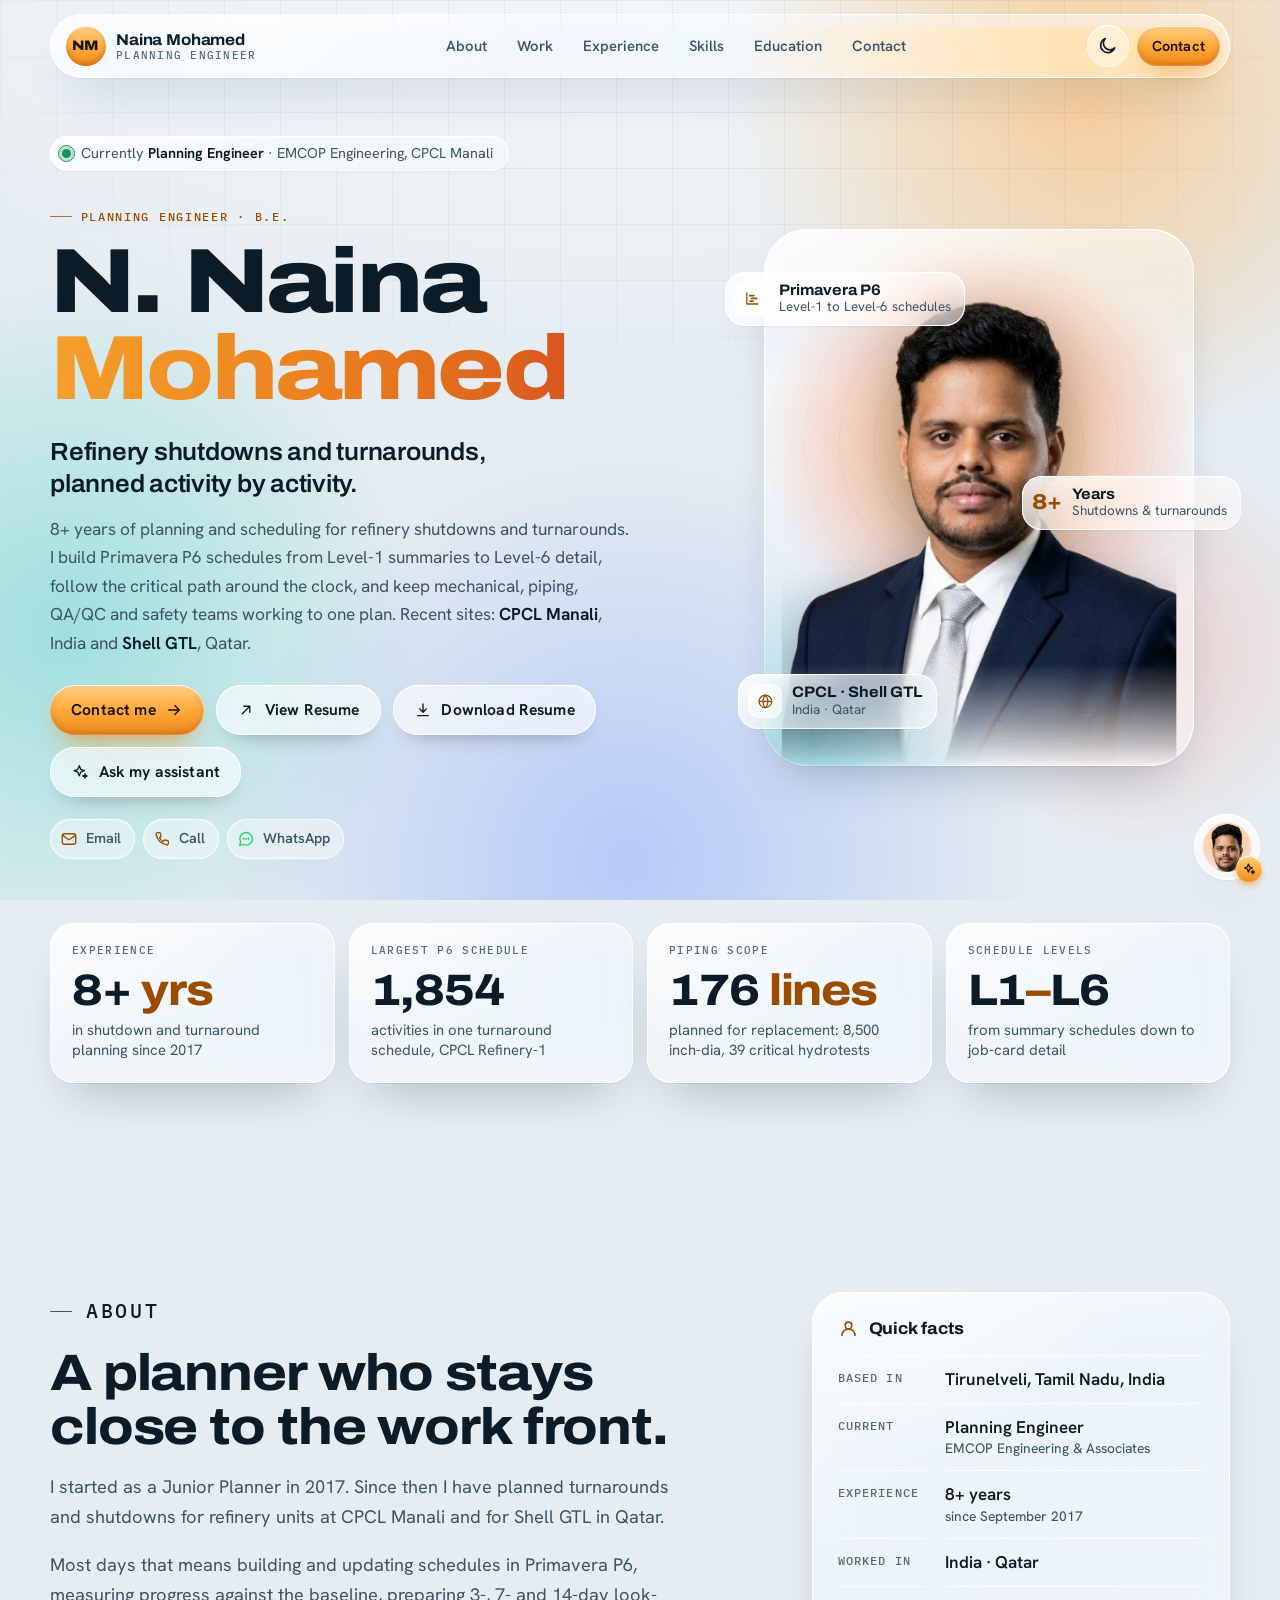
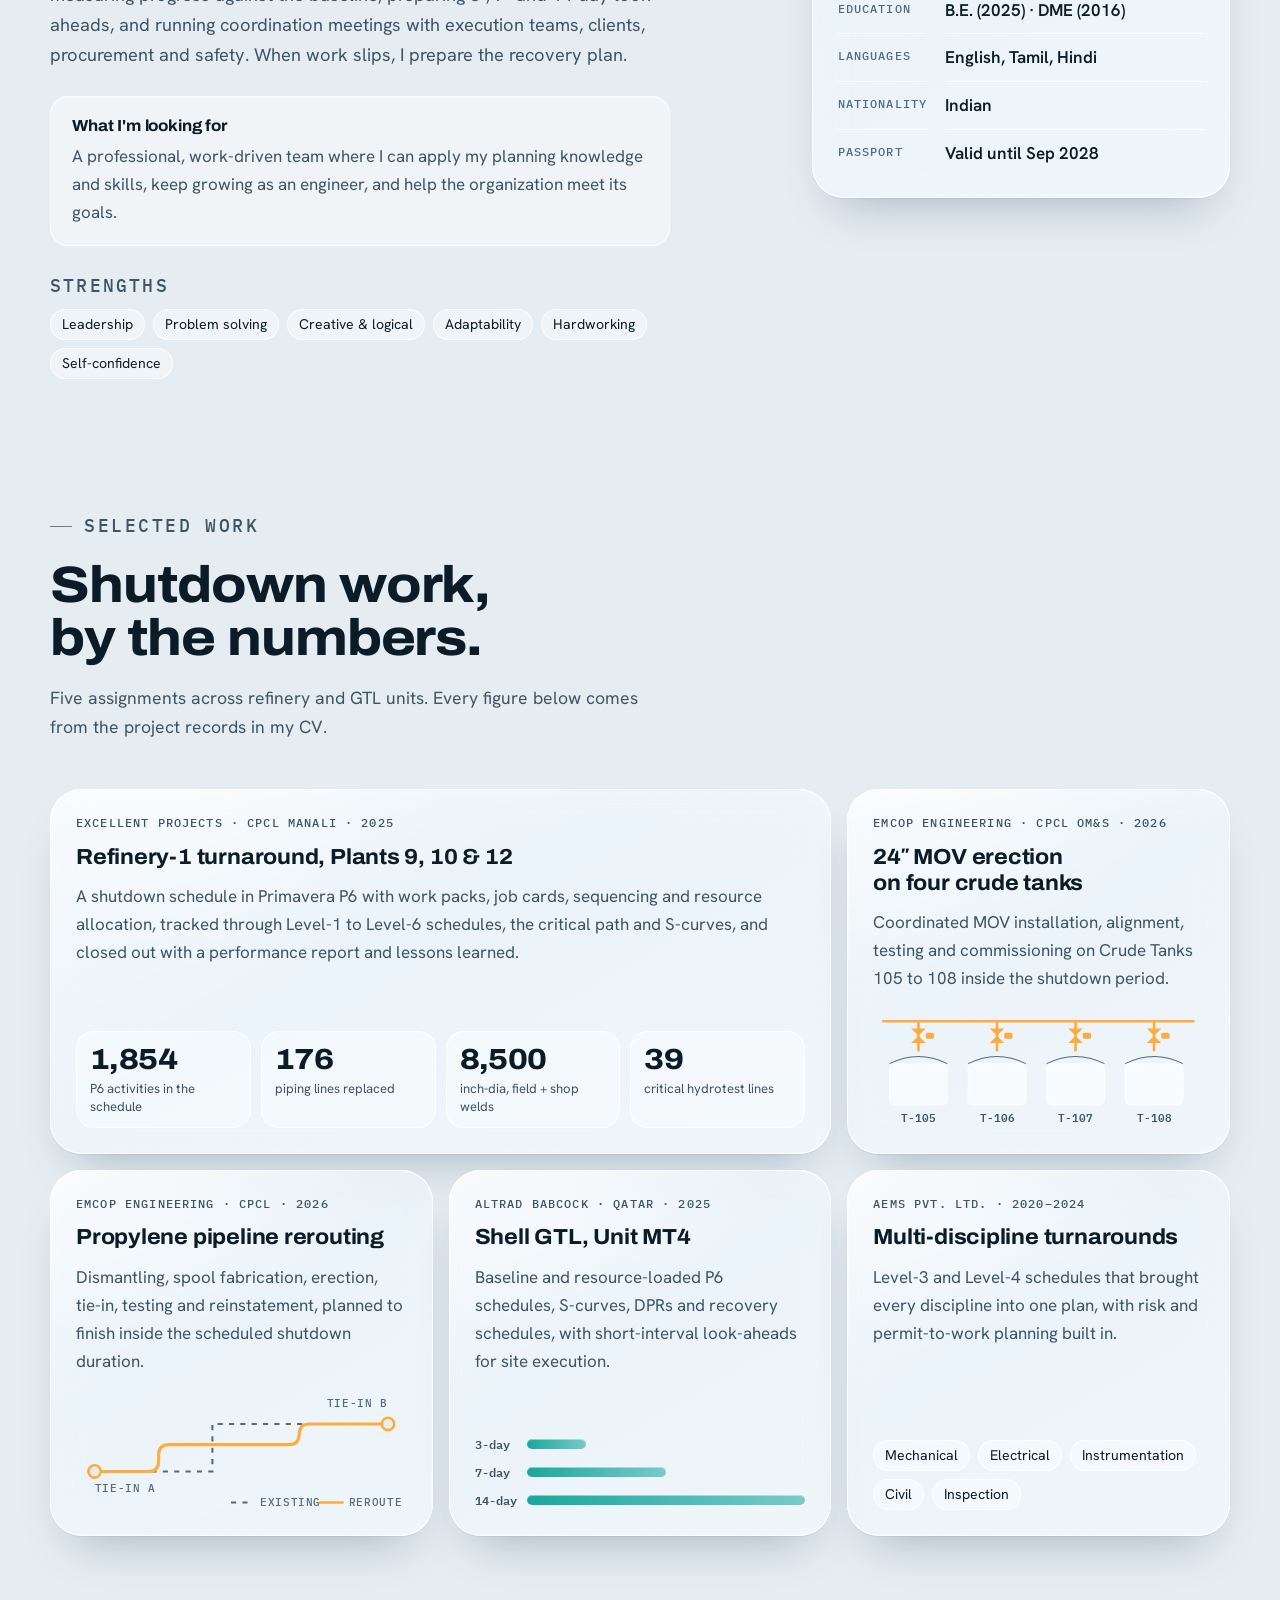
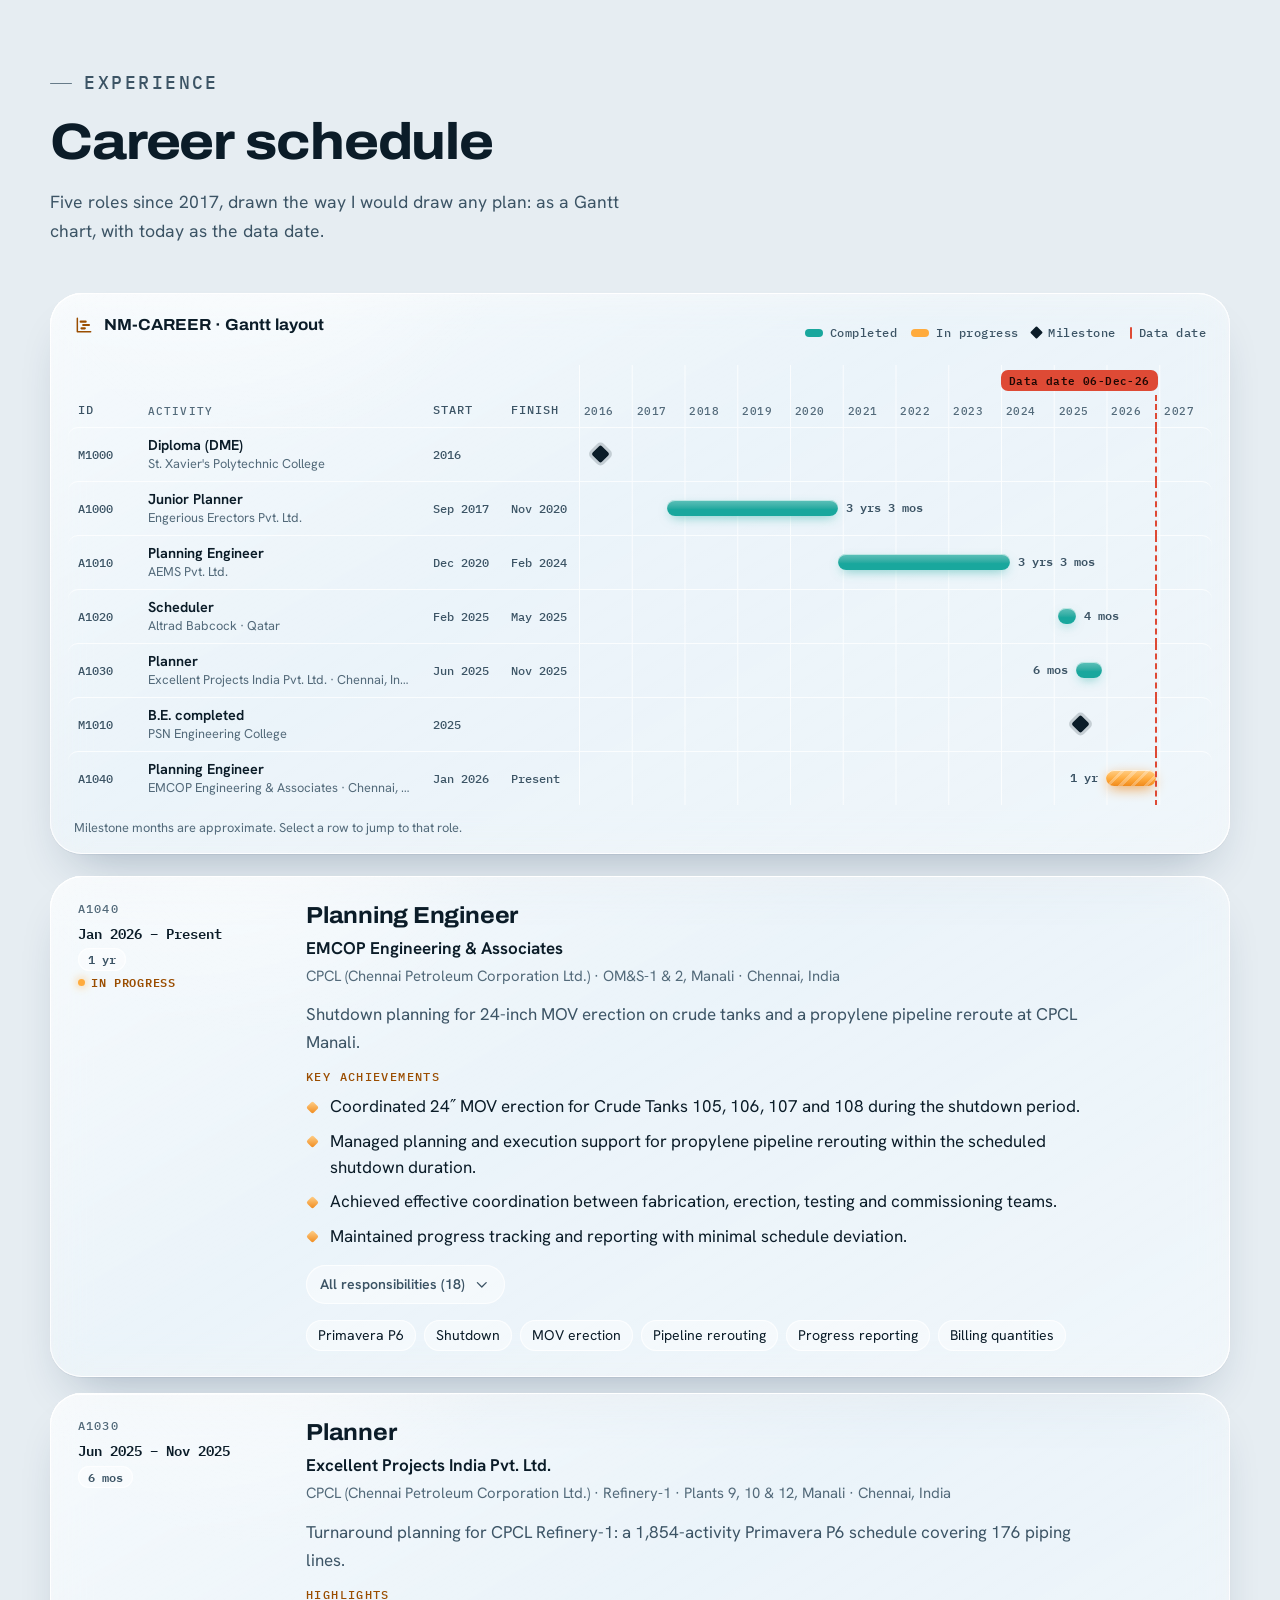
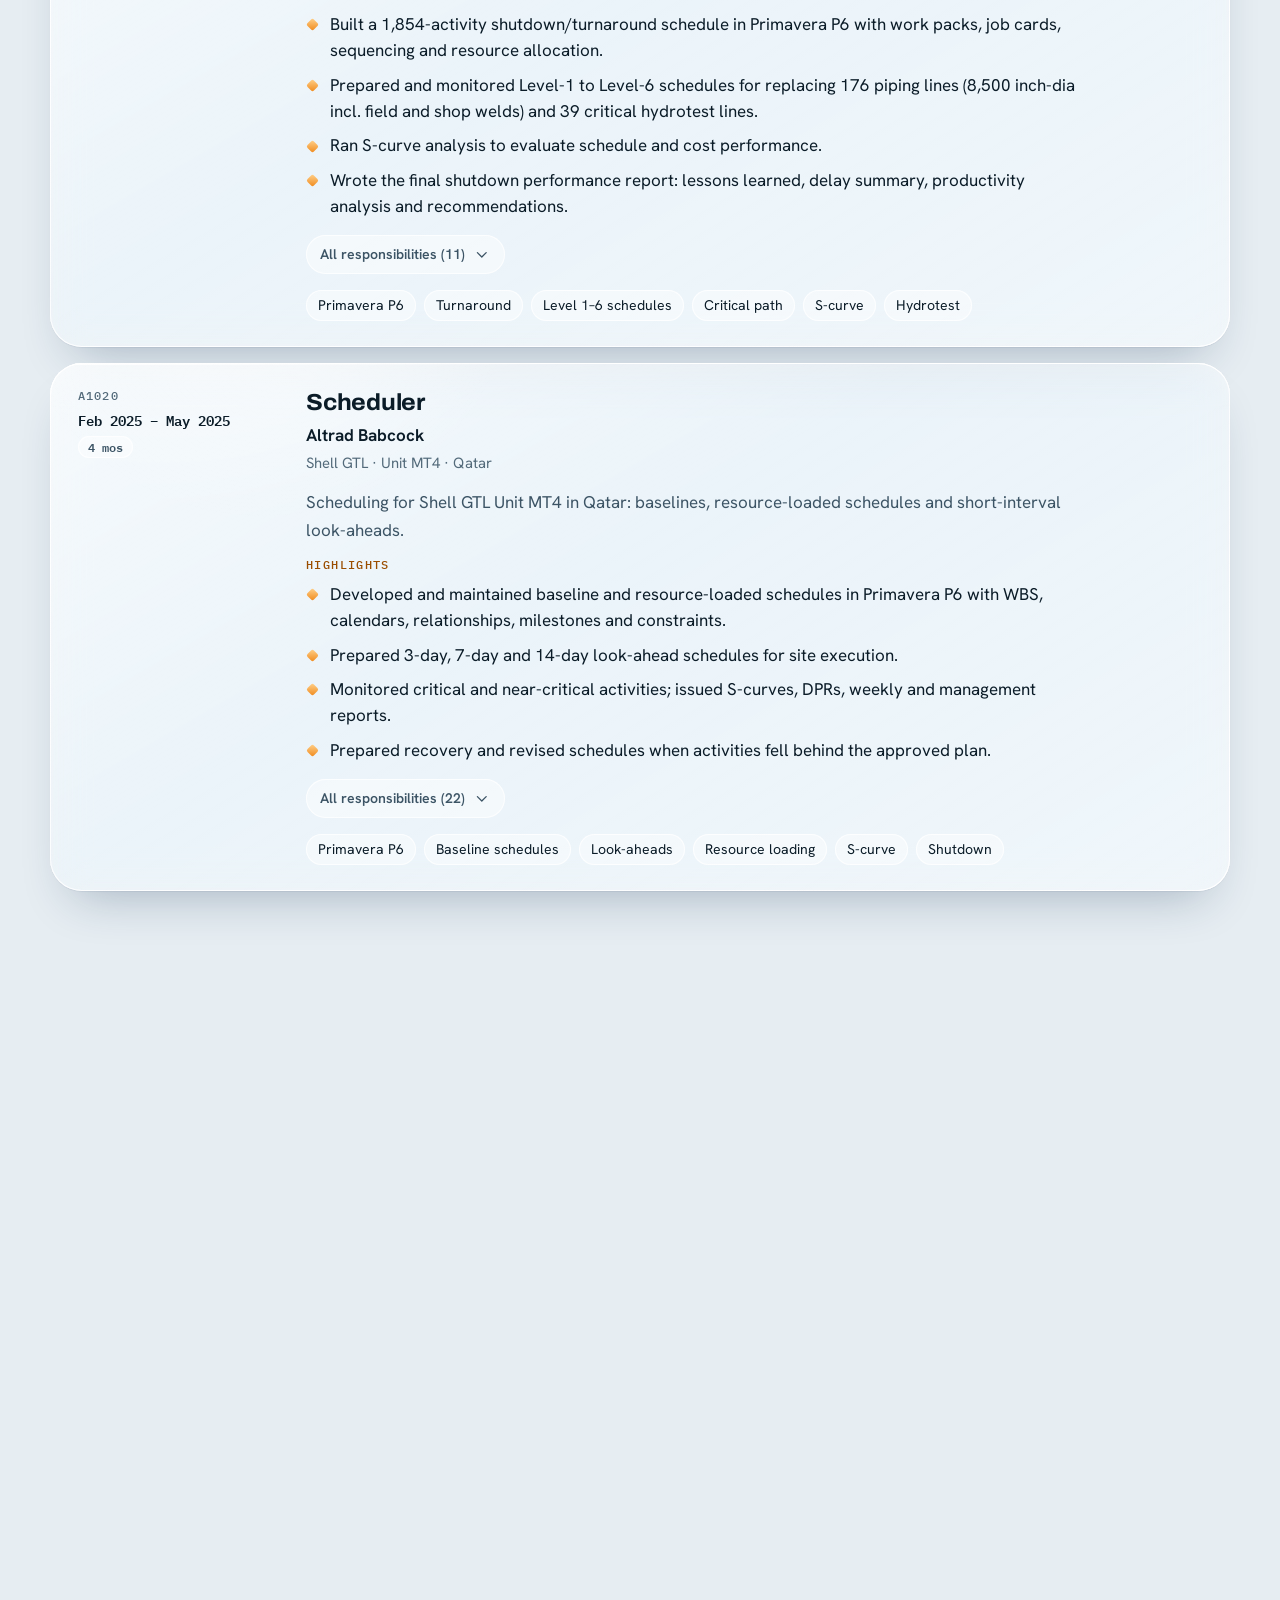
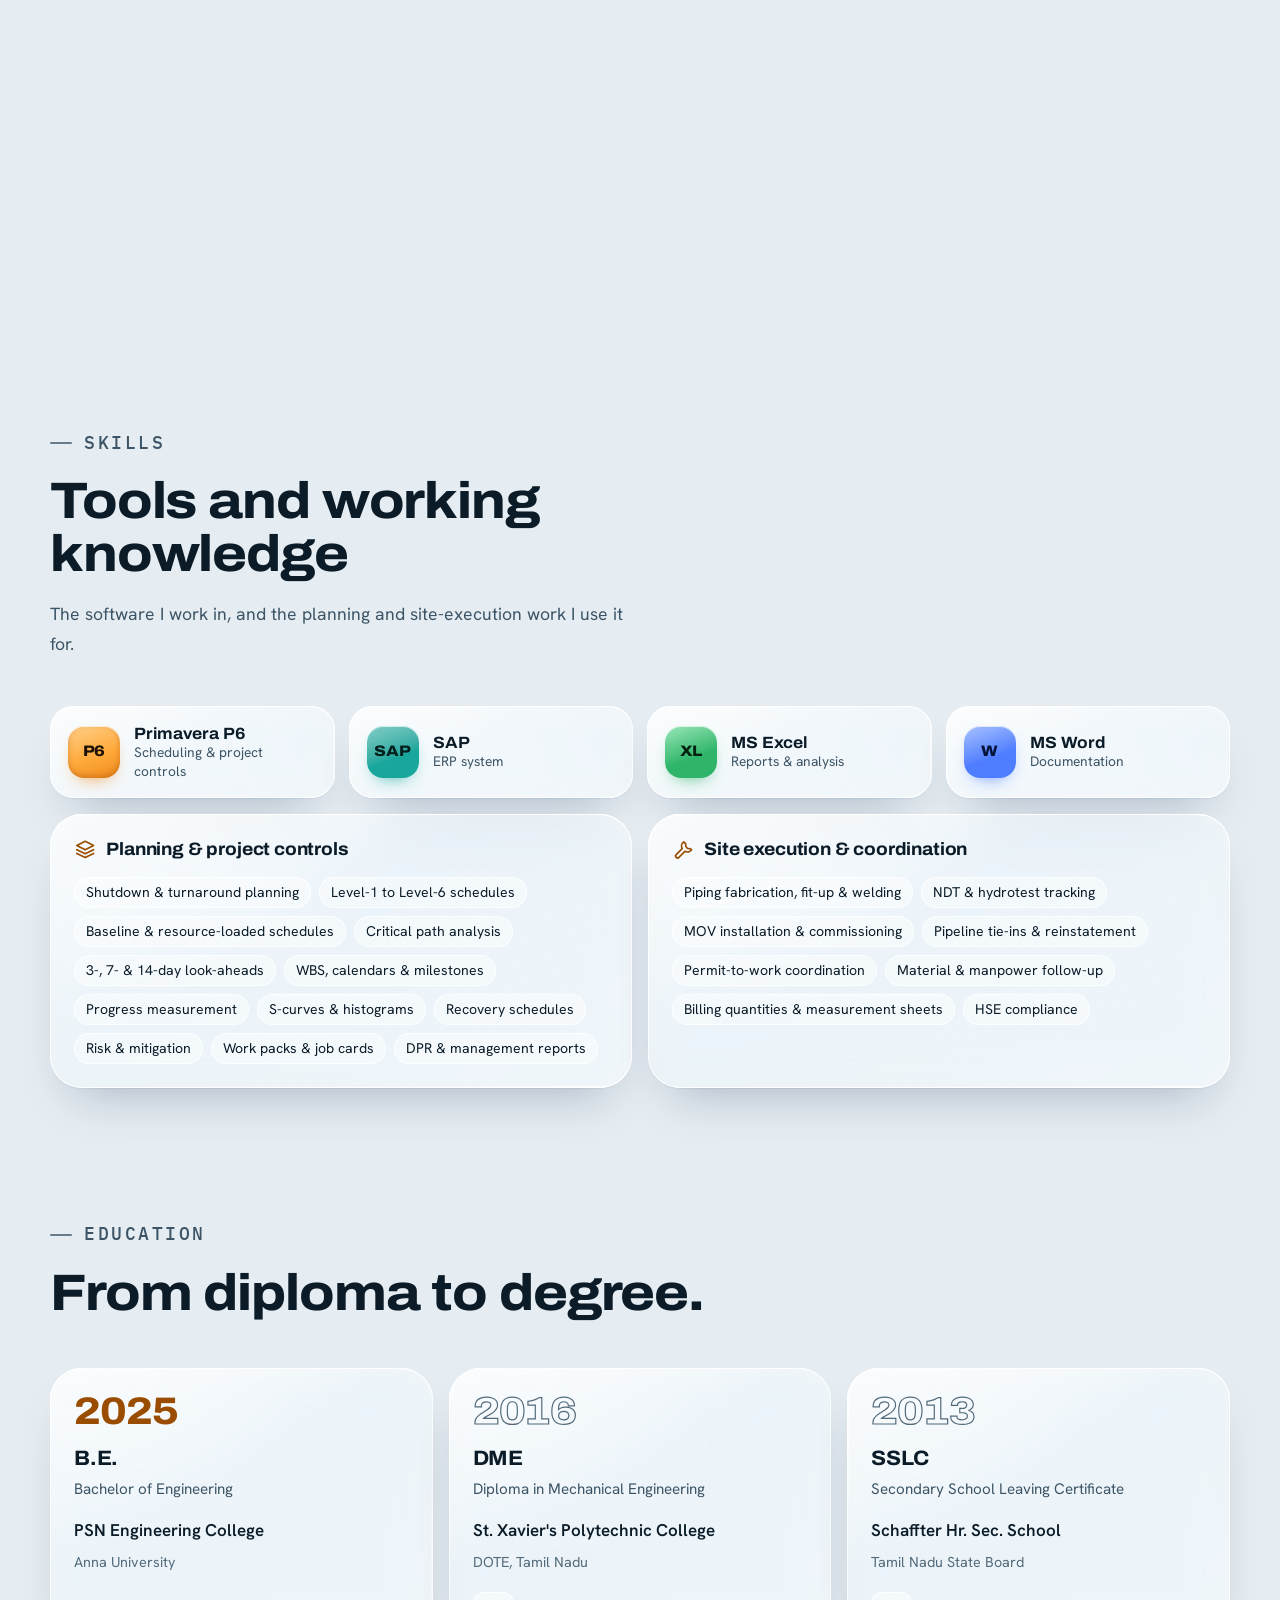
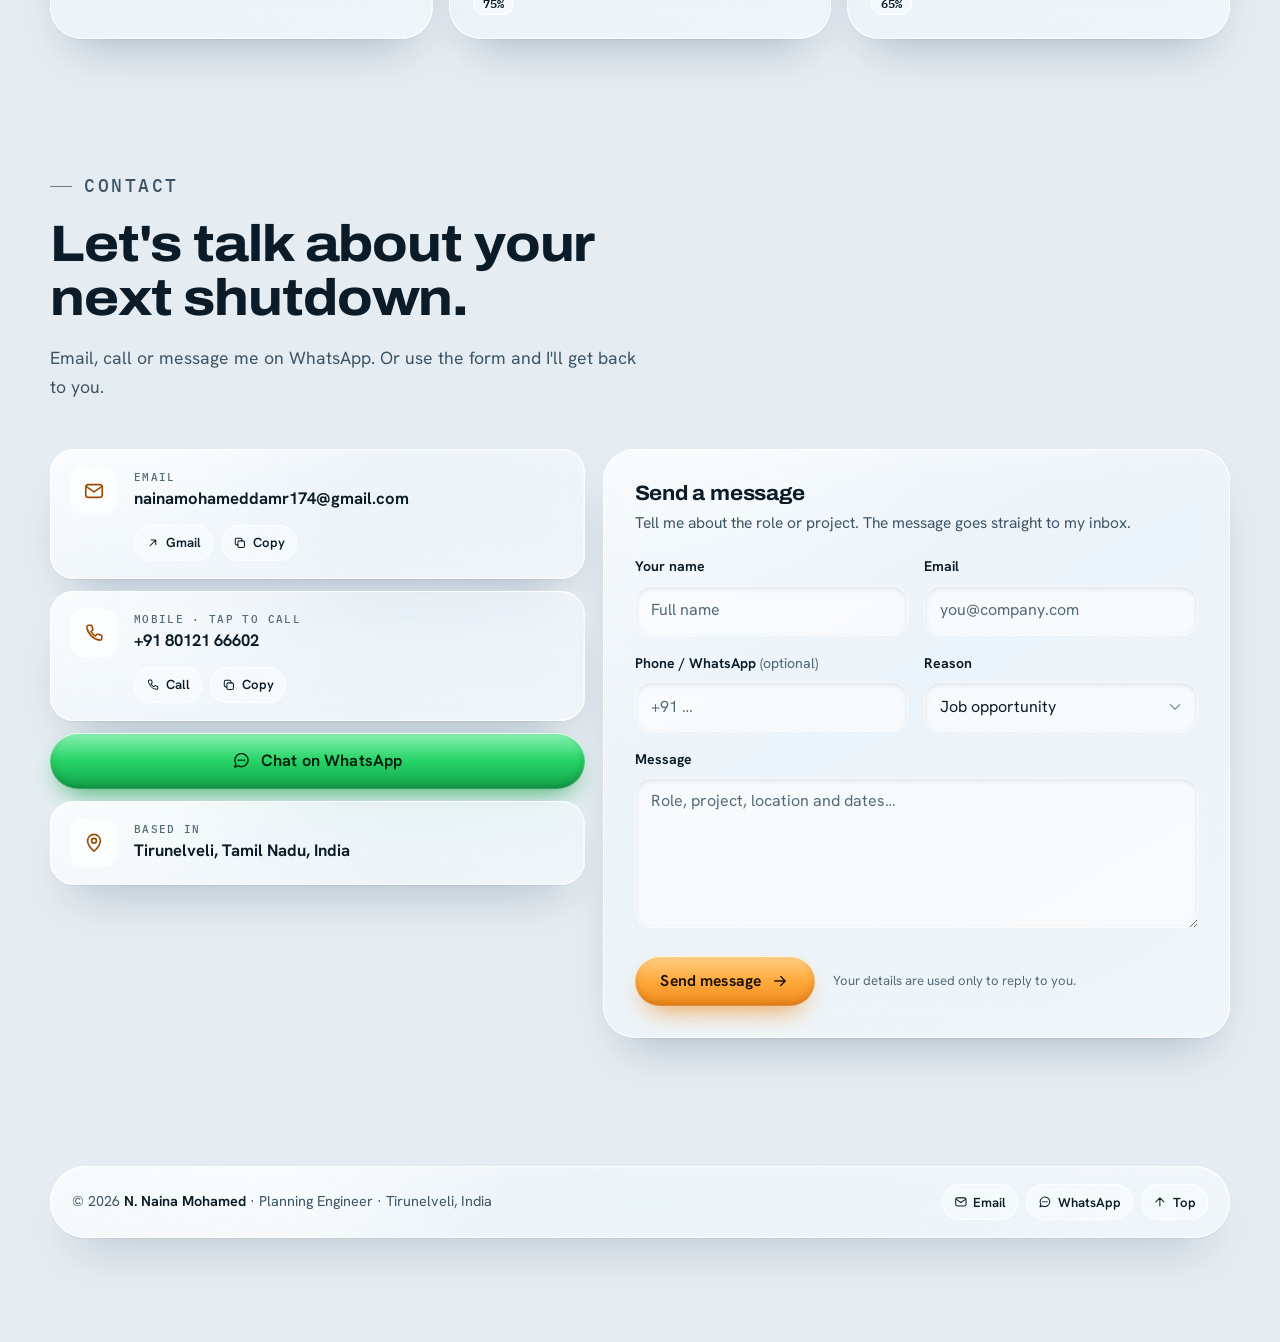
==== website/index.html @ 59ad93e3 "Add initial website structure and content for N. Naina Mohamed's portfolio" ====
<!doctype html>
<html lang="en">
<head>
  <meta charset="utf-8">
  <meta name="viewport" content="width=device-width, initial-scale=1, viewport-fit=cover">
  <title>N. Naina Mohamed · Planning Engineer</title>
  <meta name="description" content="N. Naina Mohamed, B.E. Planning Engineer with 8+ years in refinery shutdown and turnaround planning using Primavera P6. CPCL Manali (India) and Shell GTL (Qatar).">
  <meta name="author" content="N. Naina Mohamed">
  <meta name="theme-color" content="#050c13" media="(prefers-color-scheme: dark)">
  <meta name="theme-color" content="#e6edf2" media="(prefers-color-scheme: light)">

  <!-- Social preview (after you deploy, change these two URLs to full https:// links) -->
  <meta property="og:type" content="profile">
  <meta property="og:title" content="N. Naina Mohamed · Planning Engineer">
  <meta property="og:description" content="Refinery shutdown and turnaround planning with Primavera P6. 8+ years across CPCL Manali and Shell GTL Qatar.">
  <meta property="og:image" content="assets/img/og-card.jpg">
  <meta property="og:image:width" content="1200">
  <meta property="og:image:height" content="630">
  <meta name="twitter:card" content="summary_large_image">
  <meta name="twitter:image" content="assets/img/og-card.jpg">

  <link rel="icon" href="assets/img/favicon.svg" type="image/svg+xml">
  <link rel="apple-touch-icon" href="assets/img/apple-touch-icon.png">

  <script>
    try { var t = localStorage.getItem("nm-theme"); if (t === "light" || t === "dark") document.documentElement.setAttribute("data-theme", t); } catch (e) {}
  </script>

  <link rel="preconnect" href="https://fonts.googleapis.com">
  <link rel="preconnect" href="https://fonts.gstatic.com" crossorigin>
  <link rel="stylesheet" href="https://fonts.googleapis.com/css2?family=Archivo:wdth,wght@62..125,100..900&family=Hanken+Grotesk:wght@400..800&family=IBM+Plex+Mono:wght@400;500;600&display=swap">
  <link rel="stylesheet" href="assets/css/styles.css">
  <link rel="preload" as="image" href="assets/img/naina.webp" type="image/webp">

  <script type="application/ld+json">
  {
    "@context": "https://schema.org",
    "@type": "Person",
    "name": "N. Naina Mohamed",
    "jobTitle": "Planning Engineer",
    "email": "mailto:nainamohameddamr174@gmail.com",
    "telephone": "+91-8012166602",
    "image": "assets/img/naina.png",
    "address": { "@type": "PostalAddress", "addressLocality": "Tirunelveli", "addressRegion": "Tamil Nadu", "addressCountry": "IN" },
    "worksFor": { "@type": "Organization", "name": "EMCOP Engineering & Associates" },
    "alumniOf": [
      { "@type": "CollegeOrUniversity", "name": "PSN Engineering College" },
      { "@type": "CollegeOrUniversity", "name": "St. Xavier's Polytechnic College" }
    ],
    "knowsLanguage": ["English", "Tamil", "Hindi"],
    "knowsAbout": ["Primavera P6", "Shutdown planning", "Turnaround planning", "Project scheduling", "Critical path analysis", "SAP"]
  }
  </script>

  <script src="config.js" defer></script>
  <script src="assets/js/resume-data.js" defer></script>
  <script src="assets/js/liquid-glass.js" defer></script>
  <script src="assets/js/main.js" defer></script>
  <script src="assets/js/chatbot.js" defer></script>
</head>
<body>
  <a class="skip-link" href="#main">Skip to content</a>

  <!-- Icon set -->
  <svg width="0" height="0" style="position:absolute" aria-hidden="true" focusable="false">
    <symbol id="i-mail" viewBox="0 0 24 24"><rect x="3" y="5" width="18" height="14" rx="3"/><path d="m4 7.5 8 5.5 8-5.5"/></symbol>
    <symbol id="i-phone" viewBox="0 0 24 24"><path d="M6.2 3.5h2.6c.5 0 .9.3 1 .8l.9 3.6c.1.4 0 .8-.3 1.1l-1.7 1.5a13 13 0 0 0 4.8 4.8l1.5-1.7c.3-.3.7-.4 1.1-.3l3.6.9c.5.1.8.5.8 1v2.6a2 2 0 0 1-2.1 2A16.5 16.5 0 0 1 4.2 5.6a2 2 0 0 1 2-2.1z"/></symbol>
    <symbol id="i-chat" viewBox="0 0 24 24"><path d="M20.5 11.6a8.4 8.4 0 0 1-12.2 7.5L3.5 20.5l1.4-4.4a8.4 8.4 0 1 1 15.6-4.5z"/><path d="M8.6 11.7h.01M12 11.7h.01M15.4 11.7h.01" stroke-width="2.6"/></symbol>
    <symbol id="i-pin" viewBox="0 0 24 24"><path d="M12 21s-7-6.1-7-11.4a7 7 0 0 1 14 0C19 14.9 12 21 12 21z"/><circle cx="12" cy="9.6" r="2.6"/></symbol>
    <symbol id="i-download" viewBox="0 0 24 24"><path d="M12 4v11m0 0-4.5-4.5M12 15l4.5-4.5M5 19.5h14"/></symbol>
    <symbol id="i-arrow" viewBox="0 0 24 24"><path d="M5 12h14m-6-6 6 6-6 6"/></symbol>
    <symbol id="i-out" viewBox="0 0 24 24"><path d="M7 17 17 7M9 7h8v8"/></symbol>
    <symbol id="i-up" viewBox="0 0 24 24"><path d="M12 19V5m-7 7 7-7 7 7"/></symbol>
    <symbol id="i-sun" viewBox="0 0 24 24"><circle cx="12" cy="12" r="4.2"/><path d="M12 2.5v2.2M12 19.3v2.2M4.6 4.6l1.5 1.5M17.9 17.9l1.5 1.5M2.5 12h2.2M19.3 12h2.2M4.6 19.4l1.5-1.5M17.9 6.1l1.5-1.5"/></symbol>
    <symbol id="i-moon" viewBox="0 0 24 24"><path d="M20 14.6A8.2 8.2 0 1 1 9.4 4a6.6 6.6 0 0 0 10.6 10.6z"/></symbol>
    <symbol id="i-menu" viewBox="0 0 24 24"><path d="M4 7h16M4 12h16M4 17h16"/></symbol>
    <symbol id="i-x" viewBox="0 0 24 24"><path d="M6 6l12 12M18 6 6 18"/></symbol>
    <symbol id="i-spark" viewBox="0 0 24 24"><path d="M11 3.5l1.9 4.9 4.9 1.9-4.9 1.9L11 17.1l-1.9-4.9-4.9-1.9 4.9-1.9z"/><path d="M18.5 14.5l.8 2 2 .8-2 .8-.8 2-.8-2-2-.8 2-.8z"/></symbol>
    <symbol id="i-copy" viewBox="0 0 24 24"><rect x="8.5" y="8.5" width="11.5" height="11.5" rx="2.5"/><path d="M15.5 8.5V6.5a2.5 2.5 0 0 0-2.5-2.5H6.5A2.5 2.5 0 0 0 4 6.5V13a2.5 2.5 0 0 0 2.5 2.5h2"/></symbol>
    <symbol id="i-check" viewBox="0 0 24 24"><path d="m5 12.5 4.5 4.5L19 7.5"/></symbol>
    <symbol id="i-alert" viewBox="0 0 24 24"><circle cx="12" cy="12" r="9"/><path d="M12 7.5v5.5M12 16.5h.01"/></symbol>
    <symbol id="i-refresh" viewBox="0 0 24 24"><path d="M20 11.5a8 8 0 1 1-2.4-5.7M20 4.5v5h-5"/></symbol>
    <symbol id="i-chevron" viewBox="0 0 24 24"><path d="m6 9 6 6 6-6"/></symbol>
    <symbol id="i-gantt" viewBox="0 0 24 24"><path d="M4 4v16h16"/><path d="M8 8h6M11 12h7M9 16h4" stroke-width="2.6"/></symbol>
    <symbol id="i-globe" viewBox="0 0 24 24"><circle cx="12" cy="12" r="9"/><path d="M3 12h18M12 3c2.4 2.5 3.7 5.5 3.7 9s-1.3 6.5-3.7 9c-2.4-2.5-3.7-5.5-3.7-9S9.6 5.5 12 3z"/></symbol>
    <symbol id="i-user" viewBox="0 0 24 24"><circle cx="12" cy="8.5" r="3.8"/><path d="M4.5 20a7.5 7.5 0 0 1 15 0"/></symbol>
    <symbol id="i-layers" viewBox="0 0 24 24"><path d="m12 3.5 9 4.5-9 4.5L3 8z"/><path d="m3 12.5 9 4.5 9-4.5"/><path d="m3 16.5 9 4.5 9-4.5"/></symbol>
    <symbol id="i-wrench" viewBox="0 0 24 24"><path d="M14.7 6.3a4 4 0 0 0 5 5L21 12.6a5.5 5.5 0 0 1-7.2 1.7l-6.4 6.4a2 2 0 0 1-2.9-2.9l6.4-6.4a5.5 5.5 0 0 1 1.7-7.2z"/></symbol>
    <symbol id="i-send" viewBox="0 0 24 24"><path d="M12 19V5m-6.5 6.5L12 5l6.5 6.5"/></symbol>
  </svg>

  <!-- Light field the glass refracts -->
  <div class="field" aria-hidden="true">
    <div class="field__orb field__orb--1"></div>
    <div class="field__orb field__orb--2"></div>
    <div class="field__orb field__orb--3"></div>
    <div class="field__orb field__orb--4"></div>
    <div class="field__grid"></div>
    <div class="field__grain"></div>
  </div>

  <!-- Navigation -->
  <header class="nav-wrap">
    <nav class="nav lg" id="nav" data-refract="46" aria-label="Main">
      <a class="nav__brand" href="#top" aria-label="N. Naina Mohamed, back to top">
        <span class="nav__mono" aria-hidden="true">NM</span>
        <span class="nav__name">Naina Mohamed<small>Planning Engineer</small></span>
      </a>
      <div class="nav__links" id="nav-links">
        <span class="nav__lens" aria-hidden="true"></span>
        <a href="#about">About</a>
        <a href="#work">Work</a>
        <a href="#experience">Experience</a>
        <a href="#skills">Skills</a>
        <a href="#education">Education</a>
        <a href="#contact">Contact</a>
      </div>
      <div class="nav__actions">
        <button class="icon-btn" id="theme-toggle" type="button" aria-label="Switch to light theme">
          <svg class="icon icon--sun" aria-hidden="true"><use href="#i-sun"/></svg>
          <svg class="icon icon--moon" aria-hidden="true" hidden><use href="#i-moon"/></svg>
        </button>
        <a class="btn btn--primary btn--sm nav__cta" href="#contact">Contact</a>
        <button class="icon-btn nav__menu" id="nav-menu" type="button" aria-label="Open menu" aria-expanded="false" aria-controls="nav-links">
          <svg class="icon" aria-hidden="true"><use href="#i-menu"/></svg>
        </button>
      </div>
    </nav>
  </header>

  <main id="main">
    <!-- Hero -->
    <section class="hero" id="top">
      <div class="container">
        <div class="hero__inner">
          <div class="hero__copy">
            <p class="status lg rise"><span class="status__dot" aria-hidden="true"></span><span>Currently <strong>Planning Engineer</strong> · EMCOP Engineering, CPCL Manali</span></p>
            <p class="eyebrow rise" style="--d:80ms">Planning Engineer · B.E.</p>
            <h1 class="hero__name rise" style="--d:140ms"><span>N. Naina</span> <span class="hero__surname">Mohamed</span></h1>
            <p class="hero__lead rise" style="--d:220ms">Refinery shutdowns and turnarounds, planned activity by activity.</p>
            <p class="hero__summary rise" style="--d:280ms"><span data-exp-years>8+</span> years of planning and scheduling for refinery shutdowns and turnarounds. I build Primavera P6 schedules from Level-1 summaries to Level-6 detail, follow the critical path around the clock, and keep mechanical, piping, QA/QC and safety teams working to one plan. Recent sites: <b>CPCL Manali</b>, India and <b>Shell GTL</b>, Qatar.</p>
            <div class="hero__cta rise" style="--d:340ms">
              <a class="btn btn--primary" href="#contact" data-refract="30">Contact me <svg class="icon" aria-hidden="true"><use href="#i-arrow"/></svg></a>
              <a class="btn btn--glass" href="assets/docs/Naina-Mohamed-CV.pdf" target="_blank" rel="noopener noreferrer"><svg class="icon" aria-hidden="true"><use href="#i-out"/></svg> View Resume</a>
              <a class="btn btn--glass" href="assets/docs/Naina-Mohamed-CV.pdf" download="Resume.pdf"><svg class="icon" aria-hidden="true"><use href="#i-download"/></svg> Download Resume</a>
              <button class="btn btn--glass" type="button" data-open-chat><svg class="icon" aria-hidden="true"><use href="#i-spark"/></svg> <span data-chat-label>Ask my assistant</span></button>
            </div>
            <ul class="quick rise" style="--d:400ms" aria-label="Quick contact">
              <li><a href="mailto:nainamohameddamr174@gmail.com?subject=Hello%20Naina"><svg class="icon" aria-hidden="true"><use href="#i-mail"/></svg>Email</a></li>
              <li><a href="tel:+918012166602"><svg class="icon" aria-hidden="true"><use href="#i-phone"/></svg>Call</a></li>
              <li><a class="is-wa" href="https://wa.me/918012166602?text=Hi%20Naina%2C%20I%20saw%20your%20portfolio%20and%20would%20like%20to%20connect." target="_blank" rel="noopener"><svg class="icon" aria-hidden="true"><use href="#i-chat"/></svg>WhatsApp</a></li>
            </ul>
          </div>

          <figure class="portrait rise" style="--d:120ms" id="portrait">
            <div class="portrait__lens lg" data-refract="70" data-bezel="34">
              <div class="portrait__halo" aria-hidden="true"></div>
              <div class="portrait__rings" aria-hidden="true"></div>
              <picture class="portrait__img">
                <source srcset="assets/img/naina.webp" type="image/webp">
                <img src="assets/img/naina.png" alt="Portrait of N. Naina Mohamed in a navy suit" width="439" height="568" fetchpriority="high">
              </picture>
            </div>
            <div class="float float--1 lg" aria-hidden="true">
              <span class="float__icon"><svg class="icon"><use href="#i-gantt"/></svg></span>
              <div><b>Primavera P6</b><span>Level-1 to Level-6 schedules</span></div>
            </div>
            <div class="float float--2 lg" aria-hidden="true">
              <span class="float__num" data-exp-years>8+</span>
              <div><b>Years</b><span>Shutdowns &amp; turnarounds</span></div>
            </div>
            <div class="float float--3 lg" aria-hidden="true">
              <span class="float__icon"><svg class="icon"><use href="#i-globe"/></svg></span>
              <div><b>CPCL · Shell GTL</b><span>India · Qatar</span></div>
            </div>
          </figure>
        </div>

        <ul class="stats" aria-label="Career in numbers">
          <li class="stat lg" data-refract="36" data-reveal>
            <span class="stat__unit">Experience</span>
            <span class="stat__value"><span data-exp-years>8+</span> <em>yrs</em></span>
            <span class="stat__label">in shutdown and turnaround planning since 2017</span>
          </li>
          <li class="stat lg" data-refract="36" data-reveal style="--d:80ms">
            <span class="stat__unit">Largest P6 schedule</span>
            <span class="stat__value" data-count="1854">1,854</span>
            <span class="stat__label">activities in one turnaround schedule, CPCL Refinery-1</span>
          </li>
          <li class="stat lg" data-refract="36" data-reveal style="--d:160ms">
            <span class="stat__unit">Piping scope</span>
            <span class="stat__value"><span data-count="176">176</span> <em>lines</em></span>
            <span class="stat__label">planned for replacement: 8,500 inch-dia, 39 critical hydrotests</span>
          </li>
          <li class="stat lg" data-refract="36" data-reveal style="--d:240ms">
            <span class="stat__unit">Schedule levels</span>
            <span class="stat__value">L1<em>–</em>L6</span>
            <span class="stat__label">from summary schedules down to job-card detail</span>
          </li>
        </ul>
      </div>
    </section>

    <!-- About -->
    <section class="section" id="about">
      <div class="container about">
        <div class="about__text">
          <p class="eyebrow">About</p>
          <h2>A planner who stays close to the work front.</h2>
          <p>I started as a Junior Planner in 2017. Since then I have planned turnarounds and shutdowns for refinery units at CPCL Manali and for Shell GTL in Qatar.</p>
          <p>Most days that means building and updating schedules in Primavera P6, measuring progress against the baseline, preparing 3-, 7- and 14-day look-aheads, and running coordination meetings with execution teams, clients, procurement and safety. When work slips, I prepare the recovery plan.</p>
          <div class="about__objective glass-inset" data-reveal>
            <h3>What I'm looking for</h3>
            <p>A professional, work-driven team where I can apply my planning knowledge and skills, keep growing as an engineer, and help the organization meet its goals.</p>
          </div>
          <p class="strengths-title">Strengths</p>
          <ul class="chips" aria-label="Personal strengths">
            <li>Leadership</li>
            <li>Problem solving</li>
            <li>Creative &amp; logical</li>
            <li>Adaptability</li>
            <li>Hardworking</li>
            <li>Self-confidence</li>
          </ul>
        </div>

        <aside class="facts lg" data-reveal aria-labelledby="facts-title">
          <h3 class="facts__title" id="facts-title"><svg class="icon" aria-hidden="true"><use href="#i-user"/></svg>Quick facts</h3>
          <dl>
            <dt>Based in</dt><dd>Tirunelveli, Tamil Nadu, India</dd>
            <dt>Current</dt><dd>Planning Engineer<small>EMCOP Engineering &amp; Associates</small></dd>
            <dt>Experience</dt><dd><span data-exp-years>8+</span> years<small>since September 2017</small></dd>
            <dt>Worked in</dt><dd>India · Qatar</dd>
            <dt>Education</dt><dd>B.E. (2025) · DME (2016)</dd>
            <dt>Languages</dt><dd>English, Tamil, Hindi</dd>
            <dt>Nationality</dt><dd>Indian</dd>
            <dt>Passport</dt><dd>Valid until Sep 2028</dd>
          </dl>
        </aside>
      </div>
    </section>

    <!-- Selected work -->
    <section class="section" id="work">
      <div class="container">
        <header class="section-head">
          <p class="eyebrow">Selected work</p>
          <h2>Shutdown work, by the numbers.</h2>
          <p>Five assignments across refinery and GTL units. Every figure below comes from the project records in my CV.</p>
        </header>

        <div class="bento">
          <article class="work work--wide lg" data-reveal>
            <p class="work__meta">Excellent Projects · CPCL Manali · 2025</p>
            <h3>Refinery-1 turnaround, Plants 9, 10 &amp; 12</h3>
            <p>A shutdown schedule in Primavera P6 with work packs, job cards, sequencing and resource allocation, tracked through Level-1 to Level-6 schedules, the critical path and S-curves, and closed out with a performance report and lessons learned.</p>
            <div class="metrics">
              <div class="metric glass-inset"><b data-count="1854">1,854</b><span>P6 activities in the schedule</span></div>
              <div class="metric glass-inset"><b data-count="176">176</b><span>piping lines replaced</span></div>
              <div class="metric glass-inset"><b data-count="8500">8,500</b><span>inch-dia, field + shop welds</span></div>
              <div class="metric glass-inset"><b data-count="39">39</b><span>critical hydrotest lines</span></div>
            </div>
          </article>

          <article class="work lg" data-reveal style="--d:80ms">
            <p class="work__meta">EMCOP Engineering · CPCL OM&amp;S · 2026</p>
            <h3>24″ MOV erection on four crude tanks</h3>
            <p>Coordinated MOV installation, alignment, testing and commissioning on Crude Tanks 105 to 108 inside the shutdown period.</p>
            <div class="work__visual" aria-hidden="true">
              <svg viewBox="0 0 320 112" role="presentation">
                <path class="tank-pipe" d="M10 9H310"/>
                <g>
                  <path class="tank-pipe" d="M44 9v28"/><path class="tank-valve" d="M37 16h14l-7 7zM37 30h14l-7-7z"/><rect class="tank-valve" x="51" y="20" width="8" height="6" rx="1.5"/>
                  <path class="tank-roof" d="M16 50q28-14 56 0"/><rect class="tank-body" x="16" y="50" width="56" height="40" rx="5"/><text class="tank-label" x="44" y="106" text-anchor="middle">T-105</text>
                </g>
                <g>
                  <path class="tank-pipe" d="M120 9v28"/><path class="tank-valve" d="M113 16h14l-7 7zM113 30h14l-7-7z"/><rect class="tank-valve" x="127" y="20" width="8" height="6" rx="1.5"/>
                  <path class="tank-roof" d="M92 50q28-14 56 0"/><rect class="tank-body" x="92" y="50" width="56" height="40" rx="5"/><text class="tank-label" x="120" y="106" text-anchor="middle">T-106</text>
                </g>
                <g>
                  <path class="tank-pipe" d="M196 9v28"/><path class="tank-valve" d="M189 16h14l-7 7zM189 30h14l-7-7z"/><rect class="tank-valve" x="203" y="20" width="8" height="6" rx="1.5"/>
                  <path class="tank-roof" d="M168 50q28-14 56 0"/><rect class="tank-body" x="168" y="50" width="56" height="40" rx="5"/><text class="tank-label" x="196" y="106" text-anchor="middle">T-107</text>
                </g>
                <g>
                  <path class="tank-pipe" d="M272 9v28"/><path class="tank-valve" d="M265 16h14l-7 7zM265 30h14l-7-7z"/><rect class="tank-valve" x="279" y="20" width="8" height="6" rx="1.5"/>
                  <path class="tank-roof" d="M244 50q28-14 56 0"/><rect class="tank-body" x="244" y="50" width="56" height="40" rx="5"/><text class="tank-label" x="272" y="106" text-anchor="middle">T-108</text>
                </g>
              </svg>
            </div>
          </article>

          <article class="work lg" data-reveal>
            <p class="work__meta">EMCOP Engineering · CPCL · 2026</p>
            <h3>Propylene pipeline rerouting</h3>
            <p>Dismantling, spool fabrication, erection, tie-in, testing and reinstatement, planned to finish inside the scheduled shutdown duration.</p>
            <div class="work__visual" aria-hidden="true">
              <svg viewBox="0 0 320 112" role="presentation">
                <path class="route-old" d="M18 74H132V28H302"/>
                <path class="route-new" d="M18 74H70q10 0 10-10V58q0-10 10-10H206q10 0 10-10v0q0-10 10-10H302"/>
                <circle class="route-node" cx="18" cy="74" r="6"/>
                <circle class="route-node" cx="302" cy="28" r="6"/>
                <text class="route-label" x="18" y="94" text-anchor="start">TIE-IN A</text>
                <text class="route-label" x="302" y="12" text-anchor="end">TIE-IN B</text>
                <path class="route-old" d="M150 104h22"/><text class="route-label" x="178" y="107">EXISTING</text>
                <path class="route-new" d="M236 104h22" style="stroke-width:2.5"/><text class="route-label" x="264" y="107">REROUTE</text>
              </svg>
            </div>
          </article>

          <article class="work lg" data-reveal style="--d:80ms">
            <p class="work__meta">Altrad Babcock · Qatar · 2025</p>
            <h3>Shell GTL, Unit MT4</h3>
            <p>Baseline and resource-loaded P6 schedules, S-curves, DPRs and recovery schedules, with short-interval look-aheads for site execution.</p>
            <div class="lookahead" aria-label="Look-ahead windows prepared: 3, 7 and 14 days">
              <div class="lookahead__row"><span>3-day</span><div class="lookahead__bar" style="width:21.4%"></div></div>
              <div class="lookahead__row"><span>7-day</span><div class="lookahead__bar" style="width:50%"></div></div>
              <div class="lookahead__row"><span>14-day</span><div class="lookahead__bar" style="width:100%"></div></div>
            </div>
          </article>

          <article class="work lg" data-reveal style="--d:160ms">
            <p class="work__meta">AEMS Pvt. Ltd. · 2020–2024</p>
            <h3>Multi-discipline turnarounds</h3>
            <p>Level-3 and Level-4 schedules that brought every discipline into one plan, with risk and permit-to-work planning built in.</p>
            <ul class="chips work__visual" aria-label="Disciplines integrated">
              <li>Mechanical</li><li>Electrical</li><li>Instrumentation</li><li>Civil</li><li>Inspection</li>
            </ul>
          </article>
        </div>
      </div>
    </section>

    <!-- Experience -->
    <section class="section" id="experience">
      <div class="container">
        <header class="section-head">
          <p class="eyebrow">Experience</p>
          <h2>Career schedule</h2>
          <p>Five roles since 2017, drawn the way I would draw any plan: as a Gantt chart, with today as the data date.</p>
        </header>

        <div class="gantt lg" id="gantt">
          <div class="gantt__top">
            <p class="gantt__title"><svg class="icon" aria-hidden="true"><use href="#i-gantt"/></svg>NM-CAREER · Gantt layout</p>
            <ul class="gantt__legend" aria-label="Legend">
              <li><i class="key key--done"></i>Completed</li>
              <li><i class="key key--now"></i>In progress</li>
              <li><i class="key key--ms"></i>Milestone</li>
              <li><i class="key key--dd"></i>Data date</li>
            </ul>
          </div>
          <div class="gantt__scroll" tabindex="0" role="region" aria-label="Career Gantt chart. Scroll sideways on small screens.">
            <div class="gantt__grid" id="gantt-grid"></div>
          </div>
          <p class="gantt__note">Milestone months are approximate. Select a row to jump to that role.</p>
        </div>

        <ol class="jobs" id="jobs" aria-label="Work experience, most recent first"></ol>
        <noscript>
          <p>Planning Engineer, EMCOP Engineering &amp; Associates (Jan 2026 – present) · Planner, Excellent Projects India Pvt. Ltd. (Jun 2025 – Nov 2025) · Scheduler, Altrad Babcock for Shell GTL, Qatar (Feb 2025 – May 2025) · Planning Engineer, AEMS Pvt. Ltd. (Dec 2020 – Feb 2024) · Junior Planner, Engerious Erectors Pvt. Ltd. (Sep 2017 – Nov 2020).</p>
        </noscript>
      </div>
    </section>

    <!-- Skills -->
    <section class="section" id="skills">
      <div class="container">
        <header class="section-head">
          <p class="eyebrow">Skills</p>
          <h2>Tools and working knowledge</h2>
          <p>The software I work in, and the planning and site-execution work I use it for.</p>
        </header>

        <div class="tools">
          <div class="tool lg" data-reveal><span class="tool__mono" aria-hidden="true">P6</span><div><b>Primavera P6</b><span>Scheduling &amp; project controls</span></div></div>
          <div class="tool lg" data-reveal style="--d:60ms"><span class="tool__mono" aria-hidden="true">SAP</span><div><b>SAP</b><span>ERP system</span></div></div>
          <div class="tool lg" data-reveal style="--d:120ms"><span class="tool__mono" aria-hidden="true">XL</span><div><b>MS Excel</b><span>Reports &amp; analysis</span></div></div>
          <div class="tool lg" data-reveal style="--d:180ms"><span class="tool__mono" aria-hidden="true">W</span><div><b>MS Word</b><span>Documentation</span></div></div>
        </div>

        <div class="skill-cols">
          <div class="skill-group lg" data-reveal>
            <h3><svg class="icon" aria-hidden="true"><use href="#i-layers"/></svg>Planning &amp; project controls</h3>
            <ul class="chips">
              <li>Shutdown &amp; turnaround planning</li>
              <li>Level-1 to Level-6 schedules</li>
              <li>Baseline &amp; resource-loaded schedules</li>
              <li>Critical path analysis</li>
              <li>3-, 7- &amp; 14-day look-aheads</li>
              <li>WBS, calendars &amp; milestones</li>
              <li>Progress measurement</li>
              <li>S-curves &amp; histograms</li>
              <li>Recovery schedules</li>
              <li>Risk &amp; mitigation</li>
              <li>Work packs &amp; job cards</li>
              <li>DPR &amp; management reports</li>
            </ul>
          </div>
          <div class="skill-group lg" data-reveal style="--d:80ms">
            <h3><svg class="icon" aria-hidden="true"><use href="#i-wrench"/></svg>Site execution &amp; coordination</h3>
            <ul class="chips">
              <li>Piping fabrication, fit-up &amp; welding</li>
              <li>NDT &amp; hydrotest tracking</li>
              <li>MOV installation &amp; commissioning</li>
              <li>Pipeline tie-ins &amp; reinstatement</li>
              <li>Permit-to-work coordination</li>
              <li>Material &amp; manpower follow-up</li>
              <li>Billing quantities &amp; measurement sheets</li>
              <li>HSE compliance</li>
            </ul>
          </div>
        </div>
      </div>
    </section>

    <!-- Education -->
    <section class="section" id="education">
      <div class="container">
        <header class="section-head">
          <p class="eyebrow">Education</p>
          <h2>From diploma to degree.</h2>
        </header>
        <ol class="edu">
          <li class="edu__item lg" data-reveal>
            <span class="edu__year">2025</span>
            <h3>B.E.</h3>
            <p class="edu__full">Bachelor of Engineering</p>
            <p class="edu__inst">PSN Engineering College</p>
            <p class="edu__board">Anna University</p>
          </li>
          <li class="edu__item lg" data-reveal style="--d:80ms">
            <span class="edu__year">2016</span>
            <h3>DME</h3>
            <p class="edu__full">Diploma in Mechanical Engineering</p>
            <p class="edu__inst">St. Xavier's Polytechnic College</p>
            <p class="edu__board">DOTE, Tamil Nadu</p>
            <span class="edu__score">75%</span>
          </li>
          <li class="edu__item lg" data-reveal style="--d:160ms">
            <span class="edu__year">2013</span>
            <h3>SSLC</h3>
            <p class="edu__full">Secondary School Leaving Certificate</p>
            <p class="edu__inst">Schaffter Hr. Sec. School</p>
            <p class="edu__board">Tamil Nadu State Board</p>
            <span class="edu__score">65%</span>
          </li>
        </ol>
      </div>
    </section>

    <!-- Contact -->
    <section class="section" id="contact">
      <div class="container">
        <header class="section-head">
          <p class="eyebrow">Contact</p>
          <h2>Let's talk about your next shutdown.</h2>
          <p>Email, call or message me on WhatsApp. Or use the form and I'll get back to you.</p>
        </header>

        <div class="contact">
          <div class="console">
            <div class="ccard lg" data-reveal>
              <span class="ccard__icon" aria-hidden="true"><svg class="icon"><use href="#i-mail"/></svg></span>
              <div class="ccard__text">
                <span class="ccard__label">Email</span>
                <a class="ccard__value" href="mailto:nainamohameddamr174@gmail.com?subject=Opportunity%20for%20Naina%20Mohamed" title="Open in your mail app">nainamohameddamr174@gmail.com</a>
              </div>
              <div class="ccard__actions">
                <a class="mini-btn" href="https://mail.google.com/mail/?view=cm&amp;fs=1&amp;to=nainamohameddamr174@gmail.com&amp;su=Opportunity%20for%20Naina%20Mohamed" target="_blank" rel="noopener"><svg class="icon" aria-hidden="true"><use href="#i-out"/></svg>Gmail</a>
                <button class="mini-btn" type="button" data-copy="nainamohameddamr174@gmail.com" data-copy-label="Email address"><svg class="icon" aria-hidden="true"><use href="#i-copy"/></svg>Copy</button>
              </div>
            </div>

            <div class="ccard lg" data-reveal style="--d:60ms">
              <span class="ccard__icon" aria-hidden="true"><svg class="icon"><use href="#i-phone"/></svg></span>
              <div class="ccard__text">
                <span class="ccard__label">Mobile · tap to call</span>
                <a class="ccard__value" href="tel:+918012166602">+91 80121 66602</a>
              </div>
              <div class="ccard__actions">
                <a class="mini-btn" href="tel:+918012166602"><svg class="icon" aria-hidden="true"><use href="#i-phone"/></svg>Call</a>
                <button class="mini-btn" type="button" data-copy="+918012166602" data-copy-label="Phone number"><svg class="icon" aria-hidden="true"><use href="#i-copy"/></svg>Copy</button>
              </div>
            </div>

            <a class="btn btn--wa" data-reveal style="--d:120ms" href="https://wa.me/918012166602?text=Hi%20Naina%2C%20I%20saw%20your%20portfolio%20and%20would%20like%20to%20connect." target="_blank" rel="noopener">
              <svg class="icon" aria-hidden="true"><use href="#i-chat"/></svg> Chat on WhatsApp
            </a>

            <div class="ccard lg" data-reveal style="--d:180ms">
              <span class="ccard__icon" aria-hidden="true"><svg class="icon"><use href="#i-pin"/></svg></span>
              <div class="ccard__text">
                <span class="ccard__label">Based in</span>
                <span class="ccard__value">Tirunelveli, Tamil Nadu, India</span>
              </div>
            </div>
          </div>

          <form class="form lg" id="contact-form" data-reveal novalidate>
            <h3 class="form__title">Send a message</h3>
            <p class="form__intro">Tell me about the role or project. The message goes straight to my inbox.</p>
            <div class="form__grid">
              <div class="fld">
                <label for="f-name">Your name</label>
                <input class="input" id="f-name" name="name" type="text" autocomplete="name" required minlength="2" maxlength="80" placeholder="Full name">
              </div>
              <div class="fld">
                <label for="f-email">Email</label>
                <input class="input" id="f-email" name="email" type="email" autocomplete="email" required maxlength="120" placeholder="you@company.com">
              </div>
              <div class="fld">
                <label for="f-phone">Phone / WhatsApp <span>(optional)</span></label>
                <input class="input" id="f-phone" name="phone" type="tel" autocomplete="tel" maxlength="20" placeholder="+91 …">
              </div>
              <div class="fld">
                <label for="f-topic">Reason</label>
                <select class="input" id="f-topic" name="topic">
                  <option>Job opportunity</option>
                  <option>Shutdown or turnaround project</option>
                  <option>Planning or scheduling support</option>
                  <option>Something else</option>
                </select>
              </div>
              <div class="fld form__full">
                <label for="f-message">Message</label>
                <textarea class="input" id="f-message" name="message" required minlength="10" maxlength="3000" placeholder="Role, project, location and dates…"></textarea>
              </div>
            </div>
            <div class="hp" aria-hidden="true">
              <label for="f-gotcha">Leave this field empty</label>
              <input id="f-gotcha" type="text" name="_gotcha" tabindex="-1" autocomplete="off">
            </div>
            <div class="form__foot">
              <button class="btn btn--primary" type="submit" id="f-submit"><span class="btn__text">Send message</span> <svg class="icon" aria-hidden="true"><use href="#i-arrow"/></svg></button>
              <p class="form__privacy">Your details are used only to reply to you.</p>
            </div>
            <div class="form__status" id="f-status" role="status" aria-live="polite" hidden></div>
          </form>
        </div>
      </div>
    </section>
  </main>

  <footer class="footer">
    <div class="container">
      <div class="footer__bar lg">
        <p>© <span data-year>2026</span> <b>N. Naina Mohamed</b> · Planning Engineer · Tirunelveli, India</p>
        <div class="footer__links">
          <a class="mini-btn" href="mailto:nainamohameddamr174@gmail.com"><svg class="icon" aria-hidden="true"><use href="#i-mail"/></svg>Email</a>
          <a class="mini-btn" href="https://wa.me/918012166602" target="_blank" rel="noopener"><svg class="icon" aria-hidden="true"><use href="#i-chat"/></svg>WhatsApp</a>
          <a class="mini-btn" href="#top"><svg class="icon" aria-hidden="true"><use href="#i-up"/></svg>Top</a>
        </div>
      </div>
    </div>
  </footer>

  <div class="toast lg" id="toast" role="status" aria-live="polite"><svg class="icon" aria-hidden="true"><use href="#i-check"/></svg><span></span></div>
</body>
</html>
---- website/assets/css/styles.css ----
/* =====================================================================
   N. Naina Mohamed · Portfolio
   Layout: a floating glass capsule nav over a fixed "refinery at night"
   light field; content sits in liquid-glass panels on a 1180px column.
   Dark ("night shift") is the base palette, light ("day shift") mirrors it.
   ===================================================================== */

:root {
  color-scheme: dark;

  /* Palette · night shift */
  --bg: #050c13;
  --bg-2: #0b1a26;
  --ink: #eaf2f7;
  --ink-2: #a9bcc9;
  --ink-3: #72899a;
  --accent-ink: #ffc46b;          /* amber for small text on this ground */
  --amber-hi: #ffd79c;
  --amber: #ffb547;               /* sodium lights / primary accent */
  --amber-deep: #ff8f2e;
  --on-amber: #1b1203;
  --amber-ring: rgba(255, 181, 71, 0.28);
  --teal: #43d3c8;                /* progress / completed */
  --teal-ink: #6fe3da;
  --crit: #ff6250;                /* critical path */
  --crit-ink: #ff8a7a;
  --on-crit: #1d0804;
  --ok: #3ddc97;
  --wa-hi: #8af2b2;
  --wa: #25d366;
  --wa-deep: #12a24b;
  --on-wa: #03210f;

  /* Light field behind the glass */
  --field-1: rgba(255, 168, 56, 0.50);
  --field-2: rgba(38, 198, 188, 0.36);
  --field-3: rgba(46, 98, 255, 0.36);
  --field-4: rgba(255, 98, 80, 0.20);
  --grid: rgba(255, 255, 255, 0.045);
  --grain-opacity: 0.07;

  /* Glass material */
  --glass: rgba(255, 255, 255, 0.055);
  --glass-2: rgba(255, 255, 255, 0.10);
  --glass-tint: linear-gradient(150deg, rgba(255, 255, 255, 0.13), rgba(255, 255, 255, 0.035) 42%, rgba(255, 255, 255, 0.07));
  --glass-panel: rgba(9, 20, 30, 0.8);
  --glass-edge: rgba(255, 255, 255, 0.14);
  --glass-hi: rgba(255, 255, 255, 0.55);
  --glass-lo: rgba(255, 255, 255, 0.09);
  --sheen: rgba(255, 255, 255, 0.16);
  --rim-a: rgba(255, 255, 255, 0.70);
  --rim-b: rgba(255, 255, 255, 0.28);
  --glare: rgba(255, 255, 255, 0.13);
  --glass-shadow: 0 1px 1px rgba(0, 0, 0, 0.25), 0 26px 50px -22px rgba(0, 0, 0, 0.70);
  --input-bg: rgba(2, 9, 15, 0.38);
  --lens-bg: rgba(255, 255, 255, 0.14);
  --freeze: rgba(12, 26, 38, 0.94);
  --menu-bg: rgba(9, 20, 30, 0.95);
  --surname: linear-gradient(96deg, #ffd79c 0%, #ffb547 38%, #ff8f2e 70%, #ff6250 100%);
  --glass-blur: 18px;

  /* Portrait lighting */
  --halo-1: rgba(255, 181, 71, 0.62);
  --halo-2: rgba(255, 118, 60, 0.20);
  --halo-3: rgba(67, 211, 200, 0.34);

  /* Type */
  --f-display: "Archivo", "Arial", system-ui, sans-serif;
  --f-body: "Hanken Grotesk", system-ui, -apple-system, "Segoe UI", Roboto, "Noto Sans Tamil", "Nirmala UI", sans-serif;
  --f-mono: "IBM Plex Mono", ui-monospace, "SFMono-Regular", Menlo, Consolas, monospace;

  /* Shape & rhythm */
  --r-xl: 32px;
  --r-lg: 24px;
  --r-md: 18px;
  --r-sm: 12px;
  --r-pill: 999px;
  --maxw: 1180px;
  --gutter: clamp(16px, 4vw, 40px);
  --section: clamp(76px, 10vw, 132px);
  --nav-h: 64px;

  /* Motion */
  --ease-liquid: cubic-bezier(0.25, 1.4, 0.45, 1);
  --ease-out: cubic-bezier(0.2, 0.8, 0.2, 1);

  interpolate-size: allow-keywords;
}

/* Day shift · light palette (system setting) */
@media (prefers-color-scheme: light) {
  :root:not([data-theme="dark"]) {
    color-scheme: light;
    --bg: #e6edf2;
    --bg-2: #f4f8fb;
    --ink: #0b1c28;
    --ink-2: #3c5465;
    --ink-3: #536a7a;
    --accent-ink: #9a4d00;
    --amber-hi: #ffd08a;
    --amber: #ffab3d;
    --amber-deep: #f08a1c;
    --on-amber: #1b1203;
    --amber-ring: rgba(240, 138, 28, 0.25);
    --teal: #19a79d;
    --teal-ink: #0b7c74;
    --crit: #de4a35;
    --crit-ink: #c23a26;
    --ok: #12945d;
    --field-1: rgba(255, 176, 76, 0.55);
    --field-2: rgba(56, 206, 194, 0.42);
    --field-3: rgba(92, 140, 255, 0.36);
    --field-4: rgba(255, 122, 100, 0.26);
    --grid: rgba(11, 28, 40, 0.06);
    --grain-opacity: 0.05;
    --glass: rgba(255, 255, 255, 0.40);
    --glass-2: rgba(255, 255, 255, 0.58);
    --glass-tint: linear-gradient(150deg, rgba(255, 255, 255, 0.70), rgba(255, 255, 255, 0.34) 42%, rgba(255, 255, 255, 0.48));
    --glass-panel: rgba(244, 248, 251, 0.86);
    --glass-edge: rgba(255, 255, 255, 0.75);
    --glass-hi: rgba(255, 255, 255, 0.95);
    --glass-lo: rgba(255, 255, 255, 0.45);
    --sheen: rgba(255, 255, 255, 0.55);
    --rim-a: rgba(255, 255, 255, 1);
    --rim-b: rgba(255, 255, 255, 0.70);
    --glare: rgba(255, 255, 255, 0.55);
    --glass-shadow: 0 1px 1px rgba(16, 40, 60, 0.06), 0 26px 50px -24px rgba(16, 48, 80, 0.32);
    --input-bg: rgba(255, 255, 255, 0.62);
    --lens-bg: rgba(255, 255, 255, 0.78);
    --freeze: rgba(238, 244, 248, 0.95);
    --menu-bg: rgba(245, 249, 252, 0.97);
    --surname: linear-gradient(96deg, #f5a02c 0%, #ec8420 40%, #df661c 72%, #cc3f2a 100%);
    --halo-1: rgba(255, 171, 61, 0.70);
    --halo-2: rgba(255, 128, 80, 0.26);
    --halo-3: rgba(40, 190, 180, 0.34);
  }
}

/* Day shift · explicit toggle (same values) */
:root[data-theme="light"] {
  color-scheme: light;
  --bg: #e6edf2;
  --bg-2: #f4f8fb;
  --ink: #0b1c28;
  --ink-2: #3c5465;
  --ink-3: #536a7a;
  --accent-ink: #9a4d00;
  --amber-hi: #ffd08a;
  --amber: #ffab3d;
  --amber-deep: #f08a1c;
  --on-amber: #1b1203;
  --amber-ring: rgba(240, 138, 28, 0.25);
  --teal: #19a79d;
  --teal-ink: #0b7c74;
  --crit: #de4a35;
  --crit-ink: #c23a26;
  --ok: #12945d;
  --field-1: rgba(255, 176, 76, 0.55);
  --field-2: rgba(56, 206, 194, 0.42);
  --field-3: rgba(92, 140, 255, 0.36);
  --field-4: rgba(255, 122, 100, 0.26);
  --grid: rgba(11, 28, 40, 0.06);
  --grain-opacity: 0.05;
  --glass: rgba(255, 255, 255, 0.40);
  --glass-2: rgba(255, 255, 255, 0.58);
  --glass-tint: linear-gradient(150deg, rgba(255, 255, 255, 0.70), rgba(255, 255, 255, 0.34) 42%, rgba(255, 255, 255, 0.48));
  --glass-panel: rgba(244, 248, 251, 0.86);
  --glass-edge: rgba(255, 255, 255, 0.75);
  --glass-hi: rgba(255, 255, 255, 0.95);
  --glass-lo: rgba(255, 255, 255, 0.45);
  --sheen: rgba(255, 255, 255, 0.55);
  --rim-a: rgba(255, 255, 255, 1);
  --rim-b: rgba(255, 255, 255, 0.70);
  --glare: rgba(255, 255, 255, 0.55);
  --glass-shadow: 0 1px 1px rgba(16, 40, 60, 0.06), 0 26px 50px -24px rgba(16, 48, 80, 0.32);
  --input-bg: rgba(255, 255, 255, 0.62);
  --lens-bg: rgba(255, 255, 255, 0.78);
  --freeze: rgba(238, 244, 248, 0.95);
  --menu-bg: rgba(245, 249, 252, 0.97);
  --surname: linear-gradient(96deg, #f5a02c 0%, #ec8420 40%, #df661c 72%, #cc3f2a 100%);
  --halo-1: rgba(255, 171, 61, 0.70);
  --halo-2: rgba(255, 128, 80, 0.26);
  --halo-3: rgba(40, 190, 180, 0.34);
}

/* ---------------------------------------------------------------------
   Base
   --------------------------------------------------------------------- */
*, *::before, *::after { box-sizing: border-box; }

html {
  -webkit-text-size-adjust: 100%;
  text-size-adjust: 100%;
  scroll-behavior: smooth;
  scroll-padding-top: 96px;
}

body {
  margin: 0;
  min-height: 100vh;
  font-family: var(--f-body);
  font-size: 1.0625rem;
  line-height: 1.65;
  color: var(--ink);
  background: var(--bg);
  overflow-x: hidden;
  overflow-x: clip;
  -webkit-font-smoothing: antialiased;
  -moz-osx-font-smoothing: grayscale;
  text-rendering: optimizeLegibility;
}

img, svg, picture { display: block; max-width: 100%; }
a { color: inherit; }
button, input, select, textarea { font: inherit; color: inherit; }
button { cursor: pointer; }
[hidden] { display: none !important; }
::selection { background: var(--amber); color: var(--on-amber); }

:focus-visible {
  outline: 2px solid var(--amber);
  outline-offset: 3px;
  border-radius: 8px;
}

.skip-link {
  position: fixed;
  left: 16px;
  top: -60px;
  z-index: 100;
  padding: 10px 16px;
  border-radius: var(--r-pill);
  background: var(--amber);
  color: var(--on-amber);
  font-weight: 700;
  text-decoration: none;
  transition: top 0.2s;
}
.skip-link:focus { top: calc(12px + env(safe-area-inset-top, 0px)); }

.visually-hidden {
  position: absolute !important;
  width: 1px; height: 1px;
  padding: 0; margin: -1px;
  overflow: hidden; clip: rect(0 0 0 0);
  white-space: nowrap; border: 0;
}

.icon {
  width: 1.25em;
  height: 1.25em;
  flex: none;
  fill: none;
  stroke: currentColor;
  stroke-width: 1.8;
  stroke-linecap: round;
  stroke-linejoin: round;
}

/* ---------------------------------------------------------------------
   Light field (fixed backdrop the glass refracts)
   --------------------------------------------------------------------- */
.field {
  position: fixed;
  inset: 0;
  z-index: -1;
  overflow: hidden;
  pointer-events: none;
  background:
    radial-gradient(120% 80% at 50% -10%, var(--bg-2), transparent 62%),
    var(--bg);
}
.field__orb {
  position: absolute;
  width: 62vmax;
  aspect-ratio: 1;
  border-radius: 50%;
  will-change: transform;
}
.field__orb--1 { top: -24vmax; right: -16vmax; background: radial-gradient(circle, var(--field-1) 0%, transparent 64%); animation: drift-a 36s ease-in-out infinite alternate; }
.field__orb--2 { top: 26vh; left: -26vmax; background: radial-gradient(circle, var(--field-2) 0%, transparent 64%); animation: drift-b 42s ease-in-out infinite alternate; }
.field__orb--3 { bottom: -34vmax; left: 12vw; width: 74vmax; background: radial-gradient(circle, var(--field-3) 0%, transparent 62%); animation: drift-c 48s ease-in-out infinite alternate; }
.field__orb--4 { top: 48vh; right: -6vmax; width: 34vmax; background: radial-gradient(circle, var(--field-4) 0%, transparent 66%); animation: drift-b 30s ease-in-out infinite alternate-reverse; }

.field__grid {
  position: absolute;
  inset: 0;
  background-image:
    linear-gradient(var(--grid) 1px, transparent 1px),
    linear-gradient(90deg, var(--grid) 1px, transparent 1px);
  background-size: 56px 56px;
  -webkit-mask-image: radial-gradient(ellipse 85% 65% at 50% 0%, #000 25%, transparent 78%);
  mask-image: radial-gradient(ellipse 85% 65% at 50% 0%, #000 25%, transparent 78%);
}
.field__grain {
  position: absolute;
  inset: -50%;
  opacity: var(--grain-opacity);
  background-image: url("data:image/svg+xml;utf8,<svg xmlns='http://www.w3.org/2000/svg' width='180' height='180'><filter id='n'><feTurbulence type='fractalNoise' baseFrequency='.85' numOctaves='2' stitchTiles='stitch'/><feColorMatrix values='0 0 0 0 .5 0 0 0 0 .5 0 0 0 0 .5 0 0 0 .9 0'/></filter><rect width='100%25' height='100%25' filter='url(%23n)'/></svg>");
  mix-blend-mode: overlay;
}

@keyframes drift-a { to { transform: translate3d(-7vmax, 6vmax, 0) scale(1.12); } }
@keyframes drift-b { to { transform: translate3d(8vmax, -5vmax, 0) scale(1.08); } }
@keyframes drift-c { to { transform: translate3d(-6vmax, -7vmax, 0) scale(1.14); } }

/* ---------------------------------------------------------------------
   Liquid glass material
   .lg            → frosted body, specular rim, pointer glare
   [data-refract] → + edge refraction (Chromium desktop, set by JS)
   --------------------------------------------------------------------- */
.lg {
  position: relative;
  isolation: isolate;
  border-radius: var(--r-lg);
  background: var(--glass-tint);
  -webkit-backdrop-filter: blur(var(--glass-blur)) saturate(185%);
  backdrop-filter: blur(var(--glass-blur)) saturate(185%);
  box-shadow:
    inset 0 1px 0 0 var(--glass-hi),
    inset 0 -1px 0 0 var(--glass-lo),
    inset 0 0 0 1px var(--glass-edge),
    inset 0 22px 34px -30px var(--sheen),
    var(--glass-shadow);
}
.lg::before {
  content: "";
  position: absolute;
  inset: 0;
  z-index: -1;
  border-radius: inherit;
  padding: 1.2px;
  background: linear-gradient(135deg, var(--rim-a) 0%, transparent 30%, transparent 64%, var(--rim-b) 100%);
  -webkit-mask: linear-gradient(#000 0 0) content-box, linear-gradient(#000 0 0);
  -webkit-mask-composite: xor;
  mask-composite: exclude;
  pointer-events: none;
}
.lg::after {
  content: "";
  position: absolute;
  inset: 0;
  z-index: -1;
  border-radius: inherit;
  background: radial-gradient(var(--glare-size, 420px) circle at var(--mx, 18%) var(--my, -20%), var(--glare), transparent 62%);
  pointer-events: none;
  transition: opacity 0.4s ease;
}
.has-refraction [data-refract] {
  -webkit-backdrop-filter: var(--lg-backdrop, blur(var(--glass-blur)) saturate(185%));
  backdrop-filter: var(--lg-backdrop, blur(var(--glass-blur)) saturate(185%));
}

/* A quieter fill for glass nested inside glass (no backdrop blur) */
.glass-inset {
  border-radius: var(--r-md);
  background: var(--glass);
  box-shadow: inset 0 1px 0 0 var(--glass-lo), inset 0 0 0 1px var(--glass-edge);
}

/* ---------------------------------------------------------------------
   Layout helpers
   --------------------------------------------------------------------- */
.container {
  width: 100%;
  max-width: calc(var(--maxw) + 2 * var(--gutter));
  margin-inline: auto;
  padding-inline: var(--gutter);
}
.section { padding-block: var(--section) 0; }

.section-head { max-width: 760px; margin-bottom: clamp(28px, 4vw, 48px); }
.section-head p { margin: 0; color: var(--ink-2); font-size: 1.1rem; max-width: 60ch; }

.eyebrow {
  display: inline-flex;
  align-items: center;
  gap: 0.7em;
  margin: 0;
  font: 500 0.76rem/1.3 var(--f-mono);
  letter-spacing: 0.14em;
  text-transform: uppercase;
  color: var(--accent-ink);
}
.eyebrow::before {
  content: "";
  width: 22px;
  height: 1.5px;
  border-radius: 2px;
  background: currentColor;
  opacity: 0.75;
}

h1, h2, h3, h4 { margin: 0; font-family: var(--f-display); text-wrap: balance; }
h2 {
  margin: 0.4em 0 0.35em;
  font-size: clamp(2rem, 1.35rem + 2.5vw, 3.2rem);
  font-weight: 760;
  font-stretch: 112%;
  line-height: 1.04;
  letter-spacing: -0.022em;
}
h3 { font-size: 1.28rem; font-weight: 720; font-stretch: 106%; line-height: 1.2; letter-spacing: -0.01em; }
p { margin: 0 0 1em; }

/* ---------------------------------------------------------------------
   Buttons, pills, chips
   --------------------------------------------------------------------- */
.btn {
  --h: 50px;
  position: relative;
  isolation: isolate;
  display: inline-flex;
  align-items: center;
  justify-content: center;
  gap: 0.6em;
  height: var(--h);
  padding: 0 1.35em;
  border: 0;
  border-radius: var(--r-pill);
  font: 650 0.98rem/1 var(--f-body);
  letter-spacing: 0.01em;
  text-decoration: none;
  white-space: nowrap;
  color: var(--ink);
  -webkit-tap-highlight-color: transparent;
  transition: transform 0.45s var(--ease-liquid), box-shadow 0.3s ease, filter 0.3s ease;
}
.btn:hover { transform: translateY(-1px) scale(1.025, 1.015); }
.btn:active { transform: scale(0.96, 0.94); transition-duration: 0.12s; }
.btn .icon { width: 1.15em; height: 1.15em; }

.btn--primary {
  color: var(--on-amber);
  background: linear-gradient(180deg, var(--amber-hi) 0%, var(--amber) 48%, var(--amber-deep) 100%);
  box-shadow:
    inset 0 1px 0 rgba(255, 255, 255, 0.8),
    inset 0 -3px 8px -2px rgba(150, 64, 0, 0.45),
    inset 0 0 0 1px rgba(255, 255, 255, 0.25),
    0 12px 28px -12px var(--amber-deep);
}
.btn--primary:hover { filter: brightness(1.05) saturate(1.05); }

.btn--glass {
  background: var(--glass-2);
  -webkit-backdrop-filter: blur(14px) saturate(180%);
  backdrop-filter: blur(14px) saturate(180%);
  box-shadow:
    inset 0 1px 0 var(--glass-hi),
    inset 0 0 0 1px var(--glass-edge),
    0 10px 24px -16px rgba(0, 0, 0, 0.55);
}

.btn--wa {
  color: var(--on-wa);
  background: linear-gradient(180deg, var(--wa-hi) 0%, var(--wa) 50%, var(--wa-deep) 100%);
  box-shadow:
    inset 0 1px 0 rgba(255, 255, 255, 0.75),
    inset 0 -3px 8px -2px rgba(0, 70, 30, 0.45),
    inset 0 0 0 1px rgba(255, 255, 255, 0.25),
    0 12px 28px -12px var(--wa-deep);
}

.btn--sm { --h: 40px; padding: 0 1.05em; font-size: 0.9rem; }

.icon-btn {
  display: inline-grid;
  place-items: center;
  width: 42px;
  height: 42px;
  border: 0;
  border-radius: 50%;
  background: var(--glass);
  color: var(--ink);
  box-shadow: inset 0 1px 0 var(--glass-lo), inset 0 0 0 1px var(--glass-edge);
  transition: transform 0.4s var(--ease-liquid), background-color 0.2s;
}
.icon-btn:hover { background: var(--glass-2); transform: scale(1.06); }
.icon-btn:active { transform: scale(0.92); }

.pill {
  display: inline-flex;
  align-items: center;
  gap: 0.5em;
  padding: 7px 14px;
  border-radius: var(--r-pill);
  background: var(--glass);
  box-shadow: inset 0 1px 0 var(--glass-lo), inset 0 0 0 1px var(--glass-edge);
  font-size: 0.92rem;
  line-height: 1.3;
}

.chips { display: flex; flex-wrap: wrap; gap: 8px; margin: 0; padding: 0; list-style: none; }
.chips li {
  padding: 6px 12px;
  border-radius: var(--r-pill);
  background: var(--glass);
  box-shadow: inset 0 0 0 1px var(--glass-edge);
  font-size: 0.88rem;
  line-height: 1.35;
  color: var(--ink);
}

.mini-btn {
  display: inline-flex;
  align-items: center;
  gap: 6px;
  height: 36px;
  padding: 0 12px;
  border: 0;
  border-radius: var(--r-pill);
  background: var(--glass);
  color: var(--ink);
  font: 600 0.82rem/1 var(--f-body);
  text-decoration: none;
  white-space: nowrap;
  box-shadow: inset 0 1px 0 var(--glass-lo), inset 0 0 0 1px var(--glass-edge);
  transition: transform 0.4s var(--ease-liquid), background-color 0.2s;
}
.mini-btn:hover { background: var(--glass-2); transform: translateY(-1px); }
.mini-btn:active { transform: scale(0.95); }
.mini-btn .icon { width: 1.05em; height: 1.05em; }

/* ---------------------------------------------------------------------
   Navigation · floating capsule
   --------------------------------------------------------------------- */
.nav-wrap {
  position: fixed;
  top: 0;
  left: 0;
  right: 0;
  z-index: 50;
  padding: calc(14px + env(safe-area-inset-top, 0px)) var(--gutter) 0;
  pointer-events: none;
}
.nav {
  pointer-events: auto;
  display: flex;
  align-items: center;
  gap: 12px;
  max-width: var(--maxw);
  height: var(--nav-h);
  margin: 0 auto;
  padding: 0 10px 0 12px;
  border-radius: var(--r-pill);
  transition: height 0.45s var(--ease-liquid), max-width 0.55s var(--ease-liquid), box-shadow 0.3s;
}
.nav.is-scrolled { height: 56px; max-width: 1040px; }

.nav__brand {
  display: inline-flex;
  align-items: center;
  gap: 10px;
  padding: 4px 8px 4px 4px;
  border-radius: var(--r-pill);
  text-decoration: none;
  flex: none;
}
.nav__mono {
  display: grid;
  place-items: center;
  width: 40px;
  height: 40px;
  border-radius: 50%;
  font: 800 0.86rem/1 var(--f-display);
  font-stretch: 115%;
  letter-spacing: 0.02em;
  color: var(--on-amber);
  background: linear-gradient(180deg, var(--amber-hi), var(--amber) 55%, var(--amber-deep));
  box-shadow: inset 0 1px 0 rgba(255, 255, 255, 0.8), inset 0 -2px 6px rgba(150, 64, 0, 0.4);
}
.nav__name {
  font: 700 0.98rem/1.1 var(--f-display);
  font-stretch: 108%;
  letter-spacing: -0.01em;
}
.nav__name small {
  display: block;
  margin-top: 2px;
  font: 500 0.66rem/1 var(--f-mono);
  letter-spacing: 0.12em;
  text-transform: uppercase;
  color: var(--ink-3);
}

.nav__links {
  position: relative;
  display: flex;
  align-items: center;
  gap: 2px;
  margin: 0 auto;
}
.nav__links a {
  position: relative;
  z-index: 1;
  padding: 9px 14px;
  border-radius: var(--r-pill);
  font-size: 0.93rem;
  font-weight: 560;
  color: var(--ink-2);
  text-decoration: none;
  transition: color 0.25s;
}
.nav__links a:hover,
.nav__links a[aria-current="true"] { color: var(--ink); }

.nav__lens {
  position: absolute;
  z-index: 0;
  top: 50%;
  left: 0;
  width: var(--w, 60px);
  height: 38px;
  border-radius: var(--r-pill);
  background: var(--lens-bg);
  box-shadow:
    inset 0 1px 0 var(--glass-hi),
    inset 0 -1px 0 var(--glass-lo),
    inset 0 0 0 1px var(--glass-edge),
    0 6px 16px -8px rgba(0, 0, 0, 0.45);
  opacity: 0;
  transform: translate(var(--x, 0), -50%) scale(var(--sx, 1), var(--sy, 1));
  transition:
    transform 0.6s var(--ease-liquid),
    width 0.6s var(--ease-liquid),
    opacity 0.3s ease;
  pointer-events: none;
}
.nav__lens.is-visible { opacity: 1; }
.nav__lens.is-moving { --sx: 1.08; --sy: 0.86; }

.nav__actions { display: flex; align-items: center; gap: 8px; flex: none; }
.nav__menu { display: none; }

/* ---------------------------------------------------------------------
   Hero
   --------------------------------------------------------------------- */
.hero {
  position: relative;
  padding-top: calc(var(--nav-h) + 72px + env(safe-area-inset-top, 0px));
  padding-bottom: clamp(36px, 5vw, 64px);
}
.hero__inner {
  display: grid;
  grid-template-columns: minmax(0, 1.1fr) minmax(0, 0.9fr);
  gap: clamp(32px, 5vw, 80px);
  align-items: center;
}
.hero__copy { min-width: 0; }

.status {
  display: inline-flex;
  align-items: center;
  gap: 10px;
  margin: 0 0 26px;
  padding: 8px 16px 8px 12px;
  border-radius: var(--r-pill);
  font-size: 0.9rem;
  line-height: 1.35;
  color: var(--ink-2);
}
.status strong { color: var(--ink); font-weight: 650; }
.status__dot {
  position: relative;
  width: 9px;
  height: 9px;
  flex: none;
  border-radius: 50%;
  background: var(--ok);
  box-shadow: 0 0 0 3px color-mix(in srgb, var(--ok) 25%, transparent);
}
.status__dot::after {
  content: "";
  position: absolute;
  inset: -4px;
  border-radius: 50%;
  border: 1.5px solid var(--ok);
  animation: ping 2.4s var(--ease-out) infinite;
}
@keyframes ping { 0% { transform: scale(0.6); opacity: 0.9; } 80%, 100% { transform: scale(2); opacity: 0; } }

.hero__name {
  margin: 14px 0 18px;
  font-size: clamp(2.7rem, 1.4rem + 5.6vw, 5.7rem);
  font-weight: 820;
  font-stretch: 118%;
  line-height: 0.95;
  letter-spacing: -0.03em;
}
.hero__name span { display: block; }
.hero__surname {
  padding-bottom: 0.06em;
  background: var(--surname);
  -webkit-background-clip: text;
  background-clip: text;
  color: transparent;
}
.hero__lead {
  margin: 0 0 14px;
  font: 600 clamp(1.2rem, 1rem + 0.8vw, 1.55rem)/1.3 var(--f-display);
  font-stretch: 104%;
  letter-spacing: -0.01em;
  color: var(--ink);
  max-width: 34ch;
  text-wrap: balance;
}
.hero__summary { max-width: 58ch; color: var(--ink-2); font-size: 1.08rem; }
.hero__summary b { color: var(--ink); font-weight: 650; }

.hero__cta { display: flex; flex-wrap: wrap; gap: 12px; margin: 28px 0 22px; }

.quick {
  display: flex;
  flex-wrap: wrap;
  gap: 8px;
  margin: 0;
  padding: 0;
  list-style: none;
}
.quick a {
  display: inline-flex;
  align-items: center;
  gap: 8px;
  padding: 8px 14px 8px 10px;
  border-radius: var(--r-pill);
  background: var(--glass);
  box-shadow: inset 0 1px 0 var(--glass-lo), inset 0 0 0 1px var(--glass-edge);
  font-size: 0.9rem;
  font-weight: 560;
  color: var(--ink-2);
  text-decoration: none;
  transition: color 0.2s, background-color 0.2s, transform 0.4s var(--ease-liquid);
}
.quick a:hover { color: var(--ink); background: var(--glass-2); transform: translateY(-1px); }
.quick .icon { color: var(--accent-ink); }
.quick .is-wa .icon { color: var(--wa); }

/* Portrait lens */
.portrait {
  --px: 0;
  --py: 0;
  position: relative;
  justify-self: center;
  width: min(100%, 430px);
  margin: 0;
  perspective: 1100px;
}
.portrait__lens {
  position: relative;
  aspect-ratio: 4 / 5;
  border-radius: 44px;
  overflow: hidden;
  transform: rotateX(calc(var(--py) * -6deg)) rotateY(calc(var(--px) * 7deg));
  transition: transform 0.6s var(--ease-out);
  --glass-blur: 10px;
}
.portrait__halo {
  position: absolute;
  inset: 0;
  z-index: -1;
  background:
    radial-gradient(70% 52% at 50% 40%, var(--halo-1), var(--halo-2) 48%, transparent 72%),
    radial-gradient(55% 45% at 12% 96%, var(--halo-3), transparent 72%);
}
.portrait__rings {
  position: absolute;
  left: 50%;
  top: 40%;
  width: 118%;
  aspect-ratio: 1;
  z-index: -1;
  transform: translate(-50%, -50%);
  border-radius: 50%;
  background: repeating-radial-gradient(circle, transparent 0 34px, var(--grid) 34px 35px);
  -webkit-mask-image: radial-gradient(circle, #000 20%, transparent 70%);
  mask-image: radial-gradient(circle, #000 20%, transparent 70%);
}
.portrait__img {
  position: absolute;
  left: 50%;
  bottom: 0;
  height: 95%;
  width: auto;
  max-width: none;
  transform: translateX(-50%);
  -webkit-mask-image: linear-gradient(to bottom, #000 80%, transparent 100%);
  mask-image: linear-gradient(to bottom, #000 80%, transparent 100%);
  filter: drop-shadow(0 18px 30px rgba(0, 0, 0, 0.35));
}
.portrait__img img { height: 100%; width: auto; max-width: none; }

.float {
  position: absolute;
  z-index: 2;
  display: flex;
  align-items: center;
  gap: 10px;
  padding: 10px 14px 10px 10px;
  border-radius: 20px;
  font-size: 0.84rem;
  line-height: 1.25;
  white-space: nowrap;
  animation: bob 7s ease-in-out infinite;
  transform: translate3d(calc(var(--px) * -14px), calc(var(--py) * -10px), 0);
  transition: transform 0.6s var(--ease-out);
  --glass-blur: 16px;
}
.float b { display: block; font: 700 0.95rem/1.15 var(--f-display); font-stretch: 106%; color: var(--ink); }
.float div > span { display: block; color: var(--ink-2); }
.float__icon {
  display: grid;
  place-items: center;
  width: 34px;
  height: 34px;
  border-radius: 11px;
  background: var(--glass-2);
  box-shadow: inset 0 0 0 1px var(--glass-edge);
  color: var(--accent-ink);
}
.float--1 { top: 8%; left: -9%; animation-delay: -1s; }
.float--2 { top: 46%; right: -11%; animation-delay: -3.5s; }
.float--3 { bottom: 7%; left: -6%; animation-delay: -5.2s; }
.float__num { font: 800 1.35rem/1 var(--f-display); font-stretch: 112%; color: var(--accent-ink); }
@keyframes bob { 50% { translate: 0 -7px; } }

/* Stats */
.stats {
  display: grid;
  grid-template-columns: repeat(4, minmax(0, 1fr));
  gap: 14px;
  margin-top: clamp(36px, 5vw, 64px);
  padding: 0;
  list-style: none;
}
.stat {
  padding: 20px 22px 22px;
  border-radius: var(--r-lg);
  min-width: 0;
}
.stat__unit {
  display: block;
  font: 500 0.7rem/1.3 var(--f-mono);
  letter-spacing: 0.12em;
  text-transform: uppercase;
  color: var(--ink-3);
}
.stat__value {
  display: block;
  margin: 10px 0 8px;
  font: 780 clamp(2rem, 1.4rem + 1.8vw, 2.75rem)/1 var(--f-display);
  font-stretch: 112%;
  letter-spacing: -0.025em;
  font-variant-numeric: tabular-nums;
}
.stat__value em { font-style: normal; color: var(--accent-ink); }
.stat__label { display: block; font-size: 0.93rem; line-height: 1.4; color: var(--ink-2); }

/* ---------------------------------------------------------------------
   About
   --------------------------------------------------------------------- */
.about {
  display: grid;
  grid-template-columns: minmax(0, 1.25fr) minmax(0, 0.75fr);
  gap: clamp(28px, 5vw, 72px);
  align-items: start;
}
.about__text > p { font-size: 1.14rem; color: var(--ink-2); max-width: 62ch; }
.about__text > p:first-of-type { color: var(--ink); font-size: 1.24rem; line-height: 1.55; }
.about__objective {
  margin: 26px 0 28px;
  padding: 20px 22px;
  max-width: 62ch;
}
.about__objective h3 { font-size: 1rem; margin-bottom: 6px; }
.about__objective p { margin: 0; color: var(--ink-2); }
.strengths-title { margin: 0 0 12px; font: 500 0.74rem/1.3 var(--f-mono); letter-spacing: 0.12em; text-transform: uppercase; color: var(--ink-3); }

.facts { padding: 26px 26px 22px; border-radius: var(--r-xl); }
.facts__title { display: flex; align-items: center; gap: 10px; font-size: 1.05rem; }
.facts__title .icon { color: var(--accent-ink); }
.facts dl {
  display: grid;
  grid-template-columns: auto minmax(0, 1fr);
  gap: 0 18px;
  margin: 16px 0 0;
}
.facts dt, .facts dd {
  padding: 11px 0;
  border-top: 1px solid var(--glass-edge);
}
.facts dt {
  font: 500 0.72rem/1.9 var(--f-mono);
  letter-spacing: 0.1em;
  text-transform: uppercase;
  color: var(--ink-3);
  white-space: nowrap;
}
.facts dd { margin: 0; font-weight: 600; line-height: 1.45; min-width: 0; }
.facts dd small { display: block; font-weight: 450; color: var(--ink-2); font-size: 0.86rem; }

/* ---------------------------------------------------------------------
   Selected work · bento
   --------------------------------------------------------------------- */
.bento {
  display: grid;
  grid-template-columns: repeat(3, minmax(0, 1fr));
  gap: 16px;
}
.work {
  display: flex;
  flex-direction: column;
  gap: 12px;
  min-width: 0;
  padding: 26px;
  border-radius: var(--r-xl);
}
.work--wide { grid-column: span 2; }
.work__meta {
  font: 500 0.72rem/1.45 var(--f-mono);
  letter-spacing: 0.1em;
  text-transform: uppercase;
  color: var(--ink-3);
}
.work h3 { font-size: 1.36rem; }
.work p { margin: 0; color: var(--ink-2); }
.work__visual { margin-top: auto; padding-top: 8px; color: var(--ink-2); }
.work__visual svg { width: 100%; height: auto; overflow: visible; }

.metrics {
  display: grid;
  grid-template-columns: repeat(4, minmax(0, 1fr));
  gap: 10px;
  margin-top: auto;
  padding-top: 8px;
}
.metric { padding: 14px 14px 12px; min-width: 0; }
.metric b {
  display: block;
  font: 780 clamp(1.4rem, 1.1rem + 0.9vw, 1.9rem)/1 var(--f-display);
  font-stretch: 110%;
  letter-spacing: -0.02em;
  font-variant-numeric: tabular-nums;
}
.metric span { display: block; margin-top: 6px; font-size: 0.82rem; line-height: 1.35; color: var(--ink-2); }

.tank-label { font: 600 11px var(--f-mono); fill: var(--ink-2); }
.tank-body { fill: var(--glass-2); stroke: var(--glass-edge); }
.tank-roof { fill: none; stroke: var(--ink-3); }
.tank-valve { fill: var(--amber); stroke: none; }
.tank-pipe { fill: none; stroke: var(--amber); stroke-width: 2.5; stroke-linecap: round; }
.route-old { fill: none; stroke: var(--ink-3); stroke-width: 2; stroke-dasharray: 5 6; }
.route-new { fill: none; stroke: var(--amber); stroke-width: 3; stroke-linecap: round; stroke-linejoin: round; }
.route-node { fill: var(--bg); stroke: var(--amber); stroke-width: 2.5; }
.route-label { font: 500 10.5px var(--f-mono); fill: var(--ink-3); letter-spacing: 0.06em; }

.lookahead { display: grid; gap: 8px; margin-top: auto; padding-top: 8px; }
.lookahead__row { display: grid; grid-template-columns: 42px minmax(0, 1fr); align-items: center; gap: 10px; }
.lookahead__row span { font: 600 0.78rem var(--f-mono); color: var(--ink-2); }
.lookahead__bar {
  height: 10px;
  border-radius: 6px;
  background: linear-gradient(90deg, var(--teal), color-mix(in srgb, var(--teal) 55%, transparent));
  box-shadow: inset 0 1px 0 rgba(255, 255, 255, 0.45);
}

/* ---------------------------------------------------------------------
   Career Gantt (Primavera-style)
   --------------------------------------------------------------------- */
.gantt {
  padding: 18px 18px 14px;
  border-radius: var(--r-xl);
  margin-bottom: 22px;
}
.gantt__top {
  display: flex;
  flex-wrap: wrap;
  align-items: center;
  justify-content: space-between;
  gap: 10px 20px;
  padding: 4px 6px 14px;
}
.gantt__title { display: flex; align-items: center; gap: 10px; font: 700 1rem/1.2 var(--f-display); font-stretch: 106%; }
.gantt__title .icon { color: var(--accent-ink); }
.gantt__legend { display: flex; flex-wrap: wrap; gap: 14px; margin: 0; padding: 0; list-style: none; font: 500 0.74rem/1 var(--f-mono); color: var(--ink-2); letter-spacing: 0.04em; }
.gantt__legend li { display: inline-flex; align-items: center; gap: 7px; }
.key { width: 18px; height: 8px; border-radius: 4px; }
.key--done { background: var(--teal); }
.key--now { background: var(--amber); }
.key--ms { width: 9px; height: 9px; border-radius: 1px; transform: rotate(45deg); background: var(--ink); }
.key--dd { width: 2px; height: 12px; border-radius: 1px; background: var(--crit); }

.gantt__scroll {
  overflow-x: auto;
  border-radius: var(--r-md);
  scrollbar-width: thin;
  -webkit-overflow-scrolling: touch;
}
.gantt__grid {
  --cols: 70px minmax(210px, 1.35fr) 78px 78px minmax(430px, 3fr);
  min-width: 900px;
  position: relative;
}
.gantt__row {
  display: grid;
  grid-template-columns: var(--cols);
  align-items: center;
  min-height: 54px;
  border-top: 1px solid var(--glass-edge);
  font-size: 0.9rem;
  color: inherit;
  text-decoration: none;
}
.gantt__row > * { padding: 8px 10px; min-width: 0; }
.gantt__row--head {
  min-height: 62px;
  align-items: end;
  border-top: 0;
  font: 500 0.7rem/1 var(--f-mono);
  letter-spacing: 0.1em;
  text-transform: uppercase;
  color: var(--ink-3);
}
.gantt__row--head > * { padding-block: 10px; }
.gantt__row:not(.gantt__row--head) { cursor: pointer; transition: background-color 0.2s; border-radius: 10px; }
.gantt__row:not(.gantt__row--head):hover { background: var(--glass); }
.gantt__id, .gantt__date { font: 500 0.78rem/1.3 var(--f-mono); color: var(--ink-2); font-variant-numeric: tabular-nums; }
.gantt__name b { display: block; font-weight: 650; color: var(--ink); line-height: 1.3; }
.gantt__name span { display: block; font-size: 0.8rem; color: var(--ink-3); line-height: 1.35; overflow: hidden; text-overflow: ellipsis; white-space: nowrap; }
.gantt__track {
  position: relative;
  align-self: stretch;
  padding: 0 !important;
  background-image: linear-gradient(90deg, var(--glass-edge) 1px, transparent 1px);
  background-size: var(--year-w) 100%;
}
.gantt__axis { position: absolute; inset: 0; }
.gantt__year {
  position: absolute;
  bottom: 10px;
  transform: translateX(5px);
  font: 500 0.7rem/1 var(--f-mono);
  color: var(--ink-3);
  letter-spacing: 0.04em;
}
.bar {
  position: absolute;
  top: 50%;
  height: 16px;
  min-width: 6px;
  border-radius: 8px;
  transform: translateY(-50%);
  background: linear-gradient(180deg, color-mix(in srgb, var(--teal) 70%, white), var(--teal) 60%);
  box-shadow: inset 0 1px 0 rgba(255, 255, 255, 0.6), 0 4px 12px -4px color-mix(in srgb, var(--teal) 70%, transparent);
  transform-origin: left center;
}
.bar--now {
  background:
    repeating-linear-gradient(-45deg, transparent 0 6px, rgba(255, 255, 255, 0.28) 6px 9px),
    linear-gradient(180deg, var(--amber-hi), var(--amber) 55%, var(--amber-deep));
  box-shadow: inset 0 1px 0 rgba(255, 255, 255, 0.7), 0 4px 14px -3px var(--amber-deep);
}
.bar__label {
  position: absolute;
  left: calc(100% + 8px);
  top: 50%;
  transform: translateY(-50%);
  font: 600 0.72rem/1 var(--f-mono);
  color: var(--ink-2);
  white-space: nowrap;
}
.bar--flip .bar__label { left: auto; right: calc(100% + 8px); }
.ms {
  position: absolute;
  top: 50%;
  width: 13px;
  height: 13px;
  margin-left: -6.5px;
  border-radius: 2px;
  background: var(--ink);
  box-shadow: 0 0 0 3px color-mix(in srgb, var(--ink) 18%, transparent);
  transform: translateY(-50%) rotate(45deg);
}
.gantt__dd {
  position: absolute;
  top: 0;
  bottom: -1px;
  width: 0;
  margin-left: -1px;
  border-left: 2px dashed var(--crit);
  pointer-events: none;
}
.gantt__dd--head { top: 30px; }
.gantt__dd--head span {
  position: absolute;
  bottom: 100%;
  right: -1px;
  transform: translateY(-4px);
  padding: 5px 8px;
  border-radius: 7px;
  background: var(--crit);
  color: var(--on-crit);
  font: 600 0.66rem/1 var(--f-mono);
  letter-spacing: 0.04em;
  text-transform: none;
  white-space: nowrap;
}
.gantt__note { margin: 12px 6px 2px; font-size: 0.8rem; color: var(--ink-3); }

.reveal-armed .gantt .bar { transform: translateY(-50%) scaleX(0); transition: transform 1.1s var(--ease-out); transition-delay: var(--d, 0ms); }
.reveal-armed .gantt.is-in .bar { transform: translateY(-50%) scaleX(1); }

/* ---------------------------------------------------------------------
   Experience cards
   --------------------------------------------------------------------- */
.jobs { display: grid; gap: 16px; margin: 0; padding: 0; list-style: none; }
.job {
  display: grid;
  grid-template-columns: 200px minmax(0, 1fr);
  gap: 8px 28px;
  padding: 26px 28px;
  border-radius: var(--r-xl);
  scroll-margin-top: 100px;
}
.job:target { box-shadow: inset 0 0 0 1.5px var(--amber), var(--glass-shadow); }
.job__when { display: flex; flex-direction: column; gap: 6px; min-width: 0; }
.job__id { font: 500 0.72rem/1.3 var(--f-mono); letter-spacing: 0.1em; color: var(--ink-3); }
.job__dates { font: 600 0.9rem/1.35 var(--f-mono); color: var(--ink); font-variant-numeric: tabular-nums; }
.job__dur {
  align-self: flex-start;
  padding: 4px 10px;
  border-radius: var(--r-pill);
  font: 600 0.74rem/1.2 var(--f-mono);
  background: var(--glass);
  box-shadow: inset 0 0 0 1px var(--glass-edge);
  color: var(--ink-2);
}
.job__status {
  display: inline-flex;
  align-items: center;
  gap: 6px;
  align-self: flex-start;
  font: 600 0.72rem/1 var(--f-mono);
  letter-spacing: 0.06em;
  text-transform: uppercase;
  color: var(--accent-ink);
}
.job__status::before { content: ""; width: 7px; height: 7px; border-radius: 50%; background: var(--amber); box-shadow: 0 0 10px var(--amber); }
.job__body { min-width: 0; }
.job__summary, .ticks, .duties { max-width: 78ch; }
.job__title { font-size: 1.45rem; }
.job__company { margin: 4px 0 0; font-weight: 650; color: var(--ink); }
.job__where { margin: 2px 0 12px; font-size: 0.93rem; color: var(--ink-3); }
.job__summary { color: var(--ink-2); margin-bottom: 14px; }
.job__company + .job__summary { margin-top: 12px; }
.job__label { margin: 0 0 8px; font: 500 0.72rem/1.3 var(--f-mono); letter-spacing: 0.12em; text-transform: uppercase; color: var(--accent-ink); }
.ticks { margin: 0; padding: 0; list-style: none; display: grid; gap: 8px; }
.ticks li { position: relative; padding-left: 24px; color: var(--ink); line-height: 1.55; }
.ticks li::before {
  content: "";
  position: absolute;
  left: 2px;
  top: 0.55em;
  width: 9px;
  height: 9px;
  border-radius: 2px;
  transform: rotate(45deg);
  background: linear-gradient(135deg, var(--amber-hi), var(--amber-deep));
}
.job__more { margin-top: 16px; }
.job__more summary {
  display: inline-flex;
  align-items: center;
  gap: 8px;
  list-style: none;
  cursor: pointer;
  padding: 8px 14px;
  border-radius: var(--r-pill);
  background: var(--glass);
  box-shadow: inset 0 0 0 1px var(--glass-edge);
  font-size: 0.88rem;
  font-weight: 600;
  color: var(--ink-2);
  transition: color 0.2s, background-color 0.2s;
}
.job__more summary::-webkit-details-marker { display: none; }
.job__more summary:hover { color: var(--ink); background: var(--glass-2); }
.job__more summary .icon { transition: transform 0.4s var(--ease-liquid); }
.job__more[open] summary .icon { transform: rotate(180deg); }
.job__more::details-content {
  block-size: 0;
  overflow: clip;
  transition: block-size 0.45s var(--ease-out), content-visibility 0.45s allow-discrete;
}
.job__more[open]::details-content { block-size: auto; }
.duties { margin: 14px 0 0; padding-left: 1.2em; color: var(--ink-2); display: grid; gap: 6px; font-size: 0.97rem; }
.duties li::marker { color: var(--ink-3); }
.job__tags { margin-top: 16px; }

/* ---------------------------------------------------------------------
   Skills
   --------------------------------------------------------------------- */
.tools {
  display: grid;
  grid-template-columns: repeat(4, minmax(0, 1fr));
  gap: 14px;
  margin-bottom: 16px;
}
.tool {
  display: flex;
  align-items: center;
  gap: 14px;
  padding: 18px;
  border-radius: var(--r-lg);
  min-width: 0;
}
.tool__mono {
  display: grid;
  place-items: center;
  flex: none;
  width: 52px;
  height: 52px;
  border-radius: 16px;
  font: 800 0.95rem/1 var(--f-display);
  font-stretch: 112%;
  letter-spacing: -0.01em;
  color: var(--on-amber);
  background: linear-gradient(160deg, var(--amber-hi), var(--amber) 55%, var(--amber-deep));
  box-shadow: inset 0 1px 0 rgba(255, 255, 255, 0.75), inset 0 -2px 6px rgba(150, 64, 0, 0.35), 0 8px 18px -10px var(--amber-deep);
}
.tool:nth-child(2) .tool__mono { background: linear-gradient(160deg, color-mix(in srgb, var(--teal) 55%, white), var(--teal) 60%); color: #03201d; box-shadow: inset 0 1px 0 rgba(255, 255, 255, 0.7), 0 8px 18px -10px var(--teal); }
.tool:nth-child(3) .tool__mono { background: linear-gradient(160deg, #9be7b8, #2fb56a 60%); color: #032212; box-shadow: inset 0 1px 0 rgba(255, 255, 255, 0.7), 0 8px 18px -10px #2fb56a; }
.tool:nth-child(4) .tool__mono { background: linear-gradient(160deg, #a9c3ff, #4f7dff 60%); color: #04143a; box-shadow: inset 0 1px 0 rgba(255, 255, 255, 0.7), 0 8px 18px -10px #4f7dff; }
.tool b { display: block; font: 700 1.02rem/1.2 var(--f-display); font-stretch: 106%; }
.tool div > span { display: block; font-size: 0.86rem; color: var(--ink-2); line-height: 1.35; }

.skill-cols { display: grid; grid-template-columns: repeat(2, minmax(0, 1fr)); gap: 16px; }
.skill-group { padding: 24px; border-radius: var(--r-xl); min-width: 0; }
.skill-group h3 { display: flex; align-items: center; gap: 10px; margin-bottom: 16px; font-size: 1.12rem; }
.skill-group h3 .icon { color: var(--accent-ink); }

/* ---------------------------------------------------------------------
   Education
   --------------------------------------------------------------------- */
.edu {
  display: grid;
  grid-template-columns: repeat(3, minmax(0, 1fr));
  gap: 16px;
  margin: 0;
  padding: 0;
  list-style: none;
}
.edu__item { display: flex; flex-direction: column; gap: 6px; padding: 24px; border-radius: var(--r-xl); min-width: 0; }
.edu__year {
  font: 780 2.4rem/1 var(--f-display);
  font-stretch: 112%;
  letter-spacing: -0.03em;
  color: transparent;
  -webkit-text-stroke: 1.2px var(--ink-3);
  font-variant-numeric: tabular-nums;
  margin-bottom: 10px;
}
.edu__item:first-child .edu__year { -webkit-text-stroke: 0; color: var(--accent-ink); }
.edu__item h3 { font-size: 1.3rem; }
.edu__full { margin: 0; color: var(--ink-2); font-size: 0.95rem; }
.edu__inst { margin: 8px 0 0; font-weight: 600; }
.edu__board { margin: 0; color: var(--ink-3); font-size: 0.9rem; }
.edu__score {
  align-self: flex-start;
  margin-top: 12px;
  padding: 4px 10px;
  border-radius: var(--r-pill);
  font: 600 0.78rem/1.2 var(--f-mono);
  background: var(--glass);
  box-shadow: inset 0 0 0 1px var(--glass-edge);
}

/* ---------------------------------------------------------------------
   Contact
   --------------------------------------------------------------------- */
.contact {
  display: grid;
  grid-template-columns: minmax(0, 0.92fr) minmax(0, 1.08fr);
  gap: 18px;
  align-items: start;
}
.console { display: grid; gap: 12px; min-width: 0; }
.ccard {
  display: flex;
  flex-wrap: wrap;
  align-items: center;
  gap: 14px 16px;
  padding: 18px 18px 18px 20px;
  border-radius: var(--r-lg);
  min-width: 0;
}
.ccard__icon {
  display: grid;
  place-items: center;
  flex: none;
  width: 48px;
  height: 48px;
  border-radius: 15px;
  background: var(--glass-2);
  box-shadow: inset 0 1px 0 var(--glass-hi), inset 0 0 0 1px var(--glass-edge);
  color: var(--accent-ink);
}
.ccard__icon .icon { width: 22px; height: 22px; }
.ccard__text { flex: 1 1 auto; min-width: 0; }
.ccard__label { display: block; font: 500 0.7rem/1.3 var(--f-mono); letter-spacing: 0.12em; text-transform: uppercase; color: var(--ink-3); }
.ccard__value {
  display: inline-block;
  margin-top: 3px;
  font-weight: 680;
  font-size: 1.04rem;
  line-height: 1.35;
  color: var(--ink);
  text-decoration: none;
  overflow-wrap: anywhere;
}
a.ccard__value:hover { text-decoration: underline; text-decoration-color: var(--amber); text-underline-offset: 4px; }
.ccard__actions { display: flex; flex-wrap: wrap; gap: 8px; flex-basis: 100%; padding-left: 64px; margin-top: -4px; }
.console .btn--wa { --h: 56px; width: 100%; font-size: 1.02rem; }
.console__note { margin: 4px 4px 0; font-size: 0.86rem; color: var(--ink-3); }

.form { padding: clamp(20px, 3vw, 32px); border-radius: var(--r-xl); min-width: 0; }
.form__title { font-size: 1.3rem; margin-bottom: 4px; }
.form__intro { margin: 0 0 20px; color: var(--ink-2); font-size: 0.97rem; }
.form__grid { display: grid; grid-template-columns: repeat(2, minmax(0, 1fr)); gap: 16px; }
.form__full { grid-column: 1 / -1; }
.fld { min-width: 0; }
.fld label { display: block; margin-bottom: 7px; font-size: 0.88rem; font-weight: 650; }
.fld label span { font-weight: 450; color: var(--ink-3); }
.input {
  width: 100%;
  min-height: 50px;
  padding: 12px 16px;
  border: 0;
  border-radius: 16px;
  background: var(--input-bg);
  color: var(--ink);
  font-size: 1rem;
  line-height: 1.4;
  box-shadow: inset 0 0 0 1px var(--glass-edge), inset 0 2px 6px rgba(0, 0, 0, 0.12);
  transition: box-shadow 0.2s ease, background-color 0.2s ease;
  -webkit-appearance: none;
  appearance: none;
}
.input::placeholder { color: var(--ink-3); }
.input:focus { outline: none; box-shadow: inset 0 0 0 1.5px var(--amber), 0 0 0 4px var(--amber-ring); }
select.input {
  padding-right: 42px;
  background-image: url("data:image/svg+xml;utf8,<svg xmlns='http://www.w3.org/2000/svg' width='24' height='24' fill='none' stroke='%23889aa8' stroke-width='2' stroke-linecap='round' stroke-linejoin='round'><path d='m6 9 6 6 6-6'/></svg>");
  background-repeat: no-repeat;
  background-position: right 14px center;
  background-size: 18px;
}
select.input option { color: #0b1c28; background: #ffffff; }
textarea.input { min-height: 150px; resize: vertical; }
.fld.has-error .input { box-shadow: inset 0 0 0 1.5px var(--crit), 0 0 0 4px color-mix(in srgb, var(--crit) 18%, transparent); }
.fld__error { margin: 6px 2px 0; font-size: 0.84rem; color: var(--crit-ink); }
.hp { position: absolute !important; left: -9999px !important; width: 1px; height: 1px; overflow: hidden; }
.form__foot { display: flex; flex-wrap: wrap; align-items: center; gap: 14px 18px; margin-top: 20px; }
.form__foot .btn { min-width: 180px; }
.form__privacy { margin: 0; flex: 1 1 200px; font-size: 0.82rem; color: var(--ink-3); }
.form__status {
  display: flex;
  gap: 10px;
  align-items: flex-start;
  margin-top: 16px;
  padding: 12px 14px;
  border-radius: 14px;
  font-size: 0.93rem;
  line-height: 1.45;
}
.form__status .icon { margin-top: 1px; }
.form__status--ok { background: color-mix(in srgb, var(--ok) 16%, transparent); box-shadow: inset 0 0 0 1px color-mix(in srgb, var(--ok) 45%, transparent); }
.form__status--ok .icon { color: var(--ok); }
.form__status--err { background: color-mix(in srgb, var(--crit) 14%, transparent); box-shadow: inset 0 0 0 1px color-mix(in srgb, var(--crit) 45%, transparent); }
.form__status--err .icon { color: var(--crit-ink); }
.btn.is-loading { pointer-events: none; }
.btn.is-loading .btn__text { opacity: 0.5; }
.spinner {
  width: 18px;
  height: 18px;
  border-radius: 50%;
  border: 2.5px solid currentColor;
  border-right-color: transparent;
  animation: spin 0.8s linear infinite;
}
@keyframes spin { to { transform: rotate(360deg); } }

/* ---------------------------------------------------------------------
   Footer
   --------------------------------------------------------------------- */
.footer { padding-block: var(--section) calc(104px + env(safe-area-inset-bottom, 0px)); }
.footer__bar {
  display: flex;
  flex-wrap: wrap;
  align-items: center;
  justify-content: space-between;
  gap: 14px 24px;
  padding: 18px 22px;
  border-radius: var(--r-pill);
}
.footer__bar p { margin: 0; font-size: 0.9rem; color: var(--ink-2); }
.footer__bar b { color: var(--ink); font-weight: 650; }
.footer__links { display: flex; flex-wrap: wrap; gap: 8px; }

/* ---------------------------------------------------------------------
   Toast
   --------------------------------------------------------------------- */
.toast {
  position: fixed;
  left: 50%;
  bottom: calc(24px + env(safe-area-inset-bottom, 0px));
  z-index: 90;
  display: inline-flex;
  align-items: center;
  gap: 10px;
  padding: 12px 18px;
  border-radius: var(--r-pill);
  font-size: 0.92rem;
  font-weight: 600;
  background: var(--glass-panel);
  opacity: 0;
  transform: translate(-50%, 20px) scale(0.96);
  transition: opacity 0.3s ease, transform 0.5s var(--ease-liquid);
  pointer-events: none;
}
.toast.is-on { opacity: 1; transform: translate(-50%, 0) scale(1); }
.toast .icon { color: var(--ok); }

/* ---------------------------------------------------------------------
   Chat assistant
   --------------------------------------------------------------------- */
.chat-launcher {
  position: fixed;
  right: calc(20px + env(safe-area-inset-right, 0px));
  bottom: calc(20px + env(safe-area-inset-bottom, 0px));
  z-index: 70;
  width: 66px;
  height: 66px;
  padding: 0;
  border: 0;
  border-radius: 50%;
  display: grid;
  place-items: center;
  color: var(--ink);
  transition: transform 0.5s var(--ease-liquid), opacity 0.3s;
  --glass-blur: 12px;
}
.chat-launcher:hover { transform: scale(1.07); }
.chat-launcher:active { transform: scale(0.93); }
.chat-launcher__avatar {
  width: 50px;
  height: 50px;
  border-radius: 50%;
  object-fit: cover;
  object-position: 50% 30%;
  background: radial-gradient(circle at 50% 35%, var(--halo-1), var(--halo-2) 70%);
  box-shadow: inset 0 0 0 1px var(--glass-edge);
}
.chat-launcher__badge {
  position: absolute;
  right: -2px;
  bottom: -2px;
  display: grid;
  place-items: center;
  width: 26px;
  height: 26px;
  border-radius: 50%;
  color: var(--on-amber);
  background: linear-gradient(180deg, var(--amber-hi), var(--amber) 55%, var(--amber-deep));
  box-shadow: inset 0 1px 0 rgba(255, 255, 255, 0.8), 0 4px 10px -3px var(--amber-deep);
}
.chat-launcher__badge .icon { width: 14px; height: 14px; stroke-width: 2.2; }
.chat-launcher.is-hidden { opacity: 0; transform: scale(0.6); pointer-events: none; }

.chat-hint {
  position: fixed;
  right: calc(98px + env(safe-area-inset-right, 0px));
  bottom: calc(30px + env(safe-area-inset-bottom, 0px));
  z-index: 69;
  display: flex;
  align-items: center;
  gap: 8px;
  max-width: min(280px, calc(100vw - 130px));
  padding: 10px 10px 10px 16px;
  border-radius: 18px 18px 6px 18px;
  font-size: 0.9rem;
  line-height: 1.35;
  background: var(--glass-panel);
  opacity: 0;
  transform: translateX(12px) scale(0.95);
  transform-origin: right bottom;
  transition: opacity 0.35s ease, transform 0.55s var(--ease-liquid);
  pointer-events: none;
}
.chat-hint.is-on { opacity: 1; transform: none; pointer-events: auto; }
.chat-hint button { flex: none; width: 28px; height: 28px; }
.chat-hint .icon { width: 14px; height: 14px; }

.chat {
  position: fixed;
  right: calc(20px + env(safe-area-inset-right, 0px));
  bottom: calc(100px + env(safe-area-inset-bottom, 0px));
  z-index: 80;
  display: flex;
  flex-direction: column;
  width: min(410px, calc(100vw - 32px));
  height: min(660px, calc(100vh - 140px));
  height: min(660px, calc(100dvh - 140px));
  border-radius: 30px;
  overflow: hidden;
  background: var(--glass-panel);
  -webkit-backdrop-filter: blur(28px) saturate(190%);
  backdrop-filter: blur(28px) saturate(190%);
  transform-origin: calc(100% - 33px) calc(100% + 60px);
  opacity: 0;
  visibility: hidden;
  transform: scale(0.4) translateY(40px);
  transition: opacity 0.3s ease, transform 0.6s var(--ease-liquid), visibility 0s linear 0.6s;
}
.chat.is-open {
  opacity: 1;
  visibility: visible;
  transform: none;
  transition: opacity 0.25s ease, transform 0.6s var(--ease-liquid), visibility 0s;
}
.chat__head {
  display: flex;
  align-items: center;
  gap: 12px;
  padding: 14px 12px 12px 16px;
  border-bottom: 1px solid var(--glass-edge);
}
.chat__avatar {
  position: relative;
  flex: none;
  width: 44px;
  height: 44px;
  border-radius: 50%;
  background: radial-gradient(circle at 50% 35%, var(--halo-1), var(--halo-2) 70%);
  box-shadow: inset 0 0 0 1px var(--glass-edge);
}
.chat__avatar img { width: 100%; height: 100%; border-radius: 50%; object-fit: cover; object-position: 50% 30%; }
.chat__avatar::after {
  content: "";
  position: absolute;
  right: 0;
  bottom: 1px;
  width: 11px;
  height: 11px;
  border-radius: 50%;
  background: var(--ok);
  box-shadow: 0 0 0 2.5px var(--bg);
}
.chat__who { flex: 1; min-width: 0; }
.chat__who b { display: block; font: 700 1rem/1.2 var(--f-display); font-stretch: 106%; }
.chat__mode {
  display: inline-flex;
  align-items: center;
  gap: 6px;
  margin-top: 3px;
  font: 500 0.7rem/1.2 var(--f-mono);
  letter-spacing: 0.06em;
  text-transform: uppercase;
  color: var(--ink-3);
}
.chat__mode i {
  width: 6px;
  height: 6px;
  border-radius: 50%;
  background: var(--teal);
}
.chat__mode.is-ai i { background: var(--amber); box-shadow: 0 0 8px var(--amber); }
.chat__head .icon-btn { width: 38px; height: 38px; }
.chat__head .icon { width: 18px; height: 18px; }

.chat__body {
  flex: 1;
  overflow-y: auto;
  overscroll-behavior: contain;
  display: flex;
  flex-direction: column;
  gap: 12px;
  padding: 18px 16px 12px;
  scrollbar-width: thin;
}
.msg {
  max-width: 88%;
  padding: 11px 15px;
  border-radius: 20px;
  font-size: 0.95rem;
  line-height: 1.55;
  overflow-wrap: anywhere;
  animation: pop 0.5s var(--ease-liquid);
}
.msg p { margin: 0 0 0.55em; }
.msg p:last-child { margin: 0; }
.msg ul, .msg ol { margin: 0.35em 0 0.55em; padding-left: 1.15em; }
.msg ul:last-child, .msg ol:last-child { margin-bottom: 0; }
.msg li { margin: 0.2em 0; }
.msg a { color: var(--accent-ink); text-underline-offset: 3px; font-weight: 600; }
.msg--bot {
  align-self: flex-start;
  background: var(--glass-2);
  box-shadow: inset 0 1px 0 var(--glass-lo), inset 0 0 0 1px var(--glass-edge);
  border-bottom-left-radius: 7px;
}
.msg--user {
  align-self: flex-end;
  color: var(--on-amber);
  background: linear-gradient(180deg, var(--amber-hi), var(--amber) 70%);
  box-shadow: inset 0 1px 0 rgba(255, 255, 255, 0.7), 0 6px 16px -10px var(--amber-deep);
  border-bottom-right-radius: 7px;
}
.msg__note { display: block; margin-top: 8px; font: 500 0.68rem/1.3 var(--f-mono); letter-spacing: 0.04em; color: var(--ink-3); }
@keyframes pop { from { opacity: 0; transform: translateY(8px) scale(0.96); } }

.typing { display: inline-flex; gap: 5px; padding: 14px 16px; }
.typing i { width: 7px; height: 7px; border-radius: 50%; background: var(--ink-3); animation: blink 1.2s infinite ease-in-out; }
.typing i:nth-child(2) { animation-delay: 0.15s; }
.typing i:nth-child(3) { animation-delay: 0.3s; }
@keyframes blink { 0%, 80%, 100% { opacity: 0.3; transform: translateY(0); } 40% { opacity: 1; transform: translateY(-3px); } }

.chat__suggest { display: flex; flex-wrap: wrap; gap: 8px; margin: 2px 0 4px; }
.chat__suggest button {
  padding: 8px 12px;
  border: 0;
  border-radius: 14px;
  background: var(--glass);
  box-shadow: inset 0 0 0 1px var(--glass-edge);
  font-size: 0.84rem;
  line-height: 1.3;
  text-align: left;
  color: var(--ink);
  transition: background-color 0.2s, transform 0.4s var(--ease-liquid);
}
.chat__suggest button:hover { background: var(--glass-2); transform: translateY(-1px); }

.chat__form {
  display: flex;
  align-items: flex-end;
  gap: 8px;
  margin: 0 12px;
  padding: 6px 6px 6px 14px;
  border-radius: 24px;
  background: var(--input-bg);
  box-shadow: inset 0 0 0 1px var(--glass-edge);
  transition: box-shadow 0.2s;
}
.chat__form:focus-within { box-shadow: inset 0 0 0 1.5px var(--amber), 0 0 0 4px var(--amber-ring); }
.chat__input {
  flex: 1;
  min-width: 0;
  max-height: 120px;
  min-height: 40px;
  padding: 9px 0;
  border: 0;
  outline: none;
  resize: none;
  background: transparent;
  font-size: 0.96rem;
  line-height: 1.4;
}
.chat__input::placeholder { color: var(--ink-3); }
.chat__send {
  display: grid;
  place-items: center;
  flex: none;
  width: 40px;
  height: 40px;
  border: 0;
  border-radius: 50%;
  color: var(--on-amber);
  background: linear-gradient(180deg, var(--amber-hi), var(--amber) 55%, var(--amber-deep));
  box-shadow: inset 0 1px 0 rgba(255, 255, 255, 0.8), 0 6px 14px -8px var(--amber-deep);
  transition: transform 0.4s var(--ease-liquid), opacity 0.2s;
}
.chat__send:hover { transform: scale(1.06); }
.chat__send:disabled { opacity: 0.45; transform: none; cursor: not-allowed; }
.chat__send .icon { width: 18px; height: 18px; stroke-width: 2.3; }
.chat__foot { margin: 0; padding: 8px 16px 12px; font-size: 0.72rem; line-height: 1.4; text-align: center; color: var(--ink-3); }

/* ---------------------------------------------------------------------
   Entrance & reveal
   --------------------------------------------------------------------- */
.hero .rise { animation: rise 0.9s var(--ease-out) both; animation-delay: var(--d, 0ms); }
@keyframes rise { from { opacity: 0; transform: translateY(18px); } }

.reveal-armed [data-reveal] {
  opacity: 0;
  transform: translateY(26px) scale(0.985);
  transition: opacity 0.8s var(--ease-out), transform 0.95s var(--ease-liquid);
  transition-delay: var(--d, 0ms);
}
.reveal-armed [data-reveal].is-in { opacity: 1; transform: none; }

/* ---------------------------------------------------------------------
   Responsive
   --------------------------------------------------------------------- */
@media (max-width: 1080px) {
  .nav__name small { display: none; }
  .nav__links a { padding: 9px 11px; }
}

@media (max-width: 980px) {
  .bento { grid-template-columns: repeat(2, minmax(0, 1fr)); }
  .work--wide { grid-column: 1 / -1; }
  .tools { grid-template-columns: repeat(2, minmax(0, 1fr)); }
  .contact { grid-template-columns: minmax(0, 1fr); }
  .about { grid-template-columns: minmax(0, 1fr); }
}

@media (max-width: 900px) {
  .nav__links {
    position: absolute;
    top: calc(100% + 10px);
    left: 0;
    right: 0;
    flex-direction: column;
    align-items: stretch;
    gap: 2px;
    margin: 0;
    padding: 10px;
    border-radius: 26px;
    /* The nav is already a glass layer, so this panel cannot blur the page
       behind it; a denser fill keeps the links readable. */
    background: var(--menu-bg);
    box-shadow: inset 0 1px 0 var(--glass-hi), inset 0 0 0 1px var(--glass-edge), var(--glass-shadow);
    opacity: 0;
    visibility: hidden;
    transform: translateY(-10px) scale(0.97);
    transform-origin: top right;
    transition: opacity 0.25s ease, transform 0.5s var(--ease-liquid), visibility 0s linear 0.5s;
  }
  .nav.is-open .nav__links {
    opacity: 1;
    visibility: visible;
    transform: none;
    transition: opacity 0.25s ease, transform 0.5s var(--ease-liquid), visibility 0s;
  }
  .nav__links a { padding: 13px 16px; font-size: 1rem; border-radius: 16px; }
  .nav__links a:hover, .nav__links a[aria-current="true"] { background: var(--glass-2); }
  .nav__lens { display: none; }
  .nav__menu { display: inline-grid; }
  .nav__brand { margin-right: auto; }
  .nav.is-scrolled { max-width: var(--maxw); }

  .hero { padding-top: calc(var(--nav-h) + 44px + env(safe-area-inset-top, 0px)); }
  .hero__inner { grid-template-columns: minmax(0, 1fr); }
  .portrait { order: -1; width: min(100%, 360px); }
  .stats { grid-template-columns: repeat(2, minmax(0, 1fr)); }
  .job { grid-template-columns: minmax(0, 1fr); }
  .job__when { flex-direction: row; flex-wrap: wrap; align-items: center; gap: 8px 12px; }
}

@media (max-width: 720px) {
  .gantt { padding: 14px 10px 10px; }
  .gantt__grid { --cols: 148px minmax(380px, 1fr); min-width: 528px; }
  .gantt__id, .gantt__date { display: none; }
  /* Frozen activity column, like a P6 layout */
  .gantt__name,
  .gantt__row--head > span:nth-child(2) {
    position: sticky;
    left: 0;
    z-index: 2;
    align-self: stretch;
    display: flex;
    flex-direction: column;
    justify-content: center;
    background: linear-gradient(90deg, var(--freeze) 88%, transparent);
  }
  .gantt__row--head > span:nth-child(2) { justify-content: flex-end; }
}

@media (max-width: 640px) {
  :root { --nav-h: 58px; }
  .nav { padding: 0 8px 0 8px; }
  .nav__cta { display: none; }
  .bento, .skill-cols, .edu { grid-template-columns: minmax(0, 1fr); }
  .metrics { grid-template-columns: repeat(2, minmax(0, 1fr)); }
  .work, .skill-group, .edu__item, .job { padding: 22px 20px; }
  .portrait { width: min(100%, 300px); }
  .portrait__lens { aspect-ratio: 1 / 1.08; border-radius: 36px; }
  .float { font-size: 0.76rem; padding: 7px 11px 7px 7px; border-radius: 16px; }
  .float b { font-size: 0.86rem; }
  .float__icon { width: 28px; height: 28px; border-radius: 9px; }
  .float--1 { left: -6%; top: 4%; }
  .float--2 { display: none; }
  .float--3 { left: auto; right: -6%; bottom: 5%; }
  .ccard { gap: 12px; padding: 16px; }
  .ccard__icon { width: 42px; height: 42px; border-radius: 13px; }
  .ccard__text { flex: 1 1 0; }
  .ccard__value { font-size: 0.98rem; }
  .ccard__actions { width: 100%; padding-left: 54px; }
  .form__grid { grid-template-columns: minmax(0, 1fr); }
  .form__foot .btn { width: 100%; }
  .footer__bar { border-radius: var(--r-xl); }
  .chat {
    right: 8px;
    left: 8px;
    bottom: calc(8px + env(safe-area-inset-bottom, 0px));
    width: auto;
    height: min(88vh, 720px);
    height: min(88dvh, 720px);
    border-radius: 28px;
    transform-origin: 90% 100%;
  }
  .chat-hint { right: calc(92px + env(safe-area-inset-right, 0px)); }
}

@media (max-width: 420px) {
  .tools { grid-template-columns: minmax(0, 1fr); }
  .stats { gap: 10px; }
  .stat { padding: 16px; }
  .ccard__actions { width: 100%; }
}

/* ---------------------------------------------------------------------
   Preferences
   --------------------------------------------------------------------- */
@media (prefers-reduced-motion: reduce) {
  html { scroll-behavior: auto; }
  *, *::before, *::after { animation-duration: 0.001ms !important; animation-iteration-count: 1 !important; transition-duration: 0.001ms !important; }
  .reveal-armed [data-reveal] { opacity: 1; transform: none; }
  .field__orb { animation: none; }
}

@media (prefers-reduced-transparency: reduce) {
  .lg, .chat, .btn--glass, .nav__links { -webkit-backdrop-filter: none !important; backdrop-filter: none !important; background: var(--glass-panel) !important; }
}

@media print {
  .field, .nav-wrap, .chat, .chat-launcher, .chat-hint, .toast, .form, .hero__cta { display: none !important; }
  body { background: #fff; color: #000; }
  .lg { box-shadow: none; background: none; border: 1px solid #ccc; }
  .reveal-armed [data-reveal] { opacity: 1 !important; transform: none !important; }
}
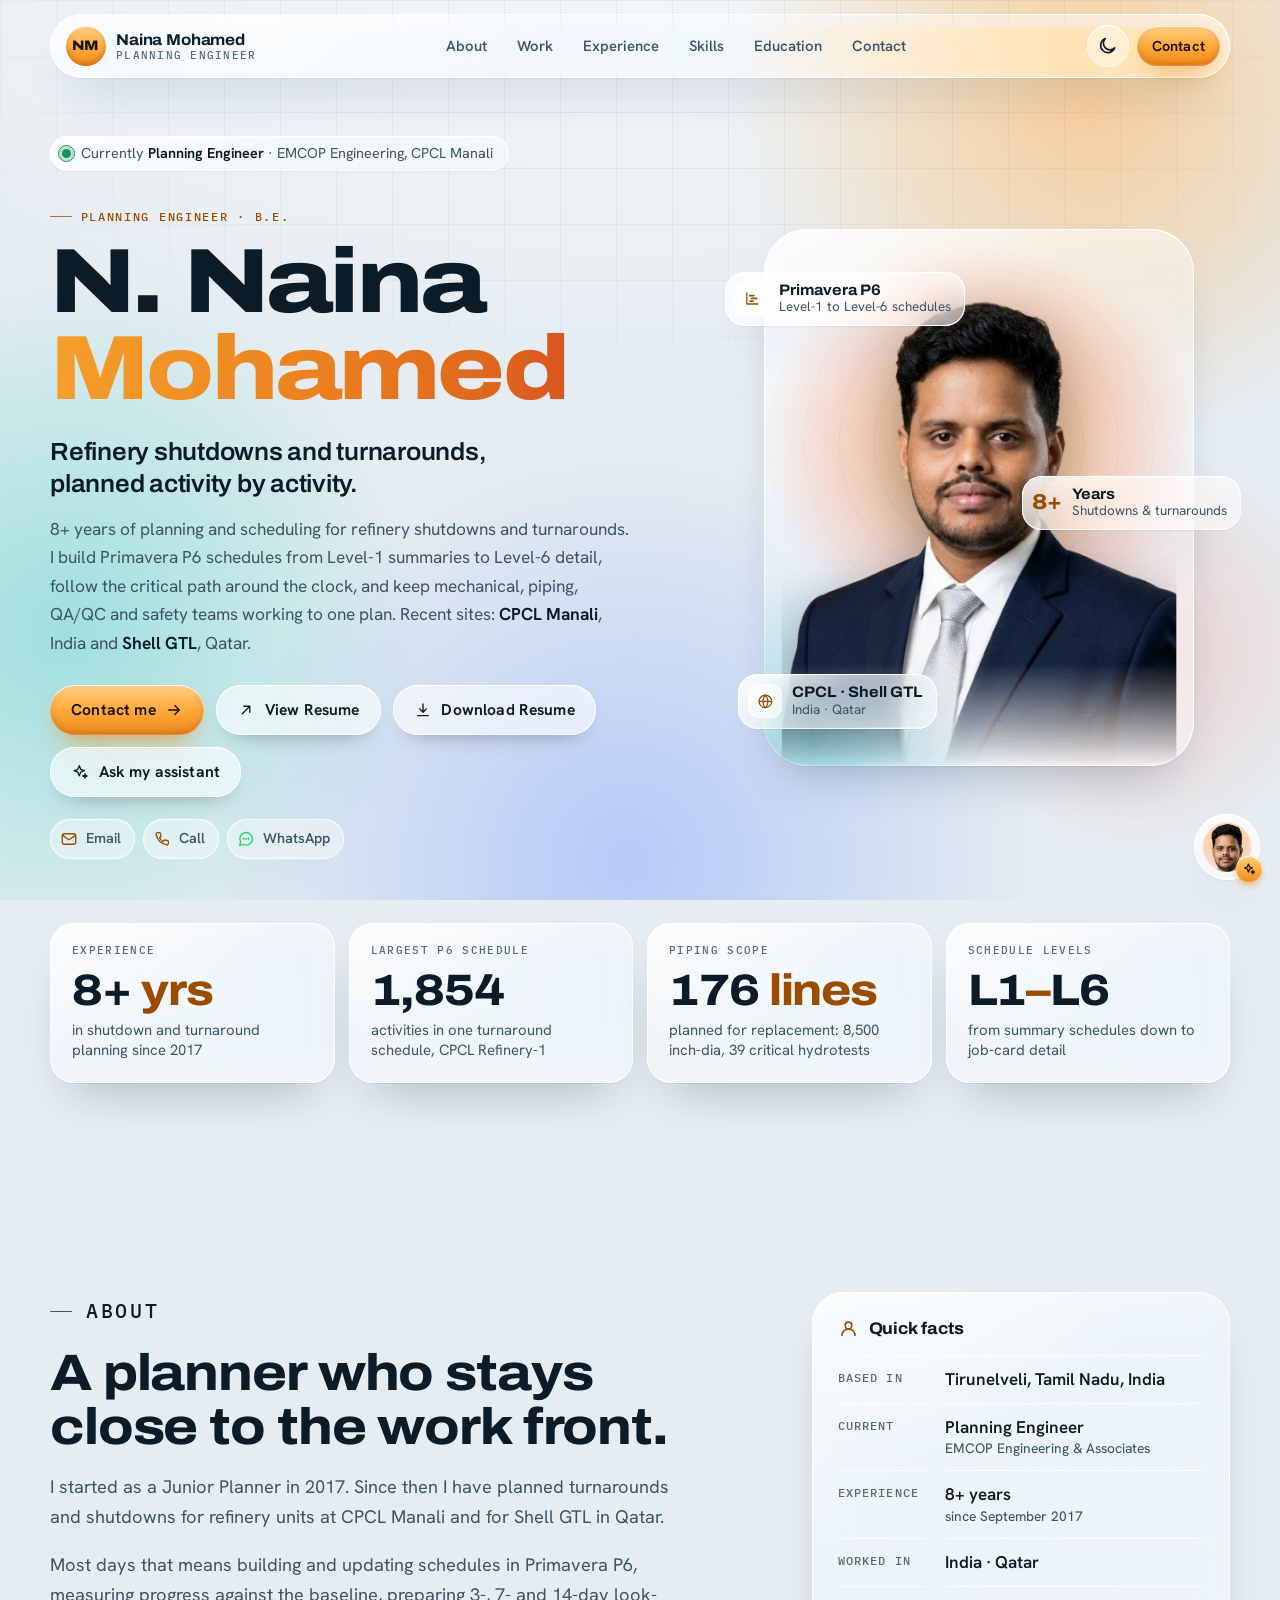
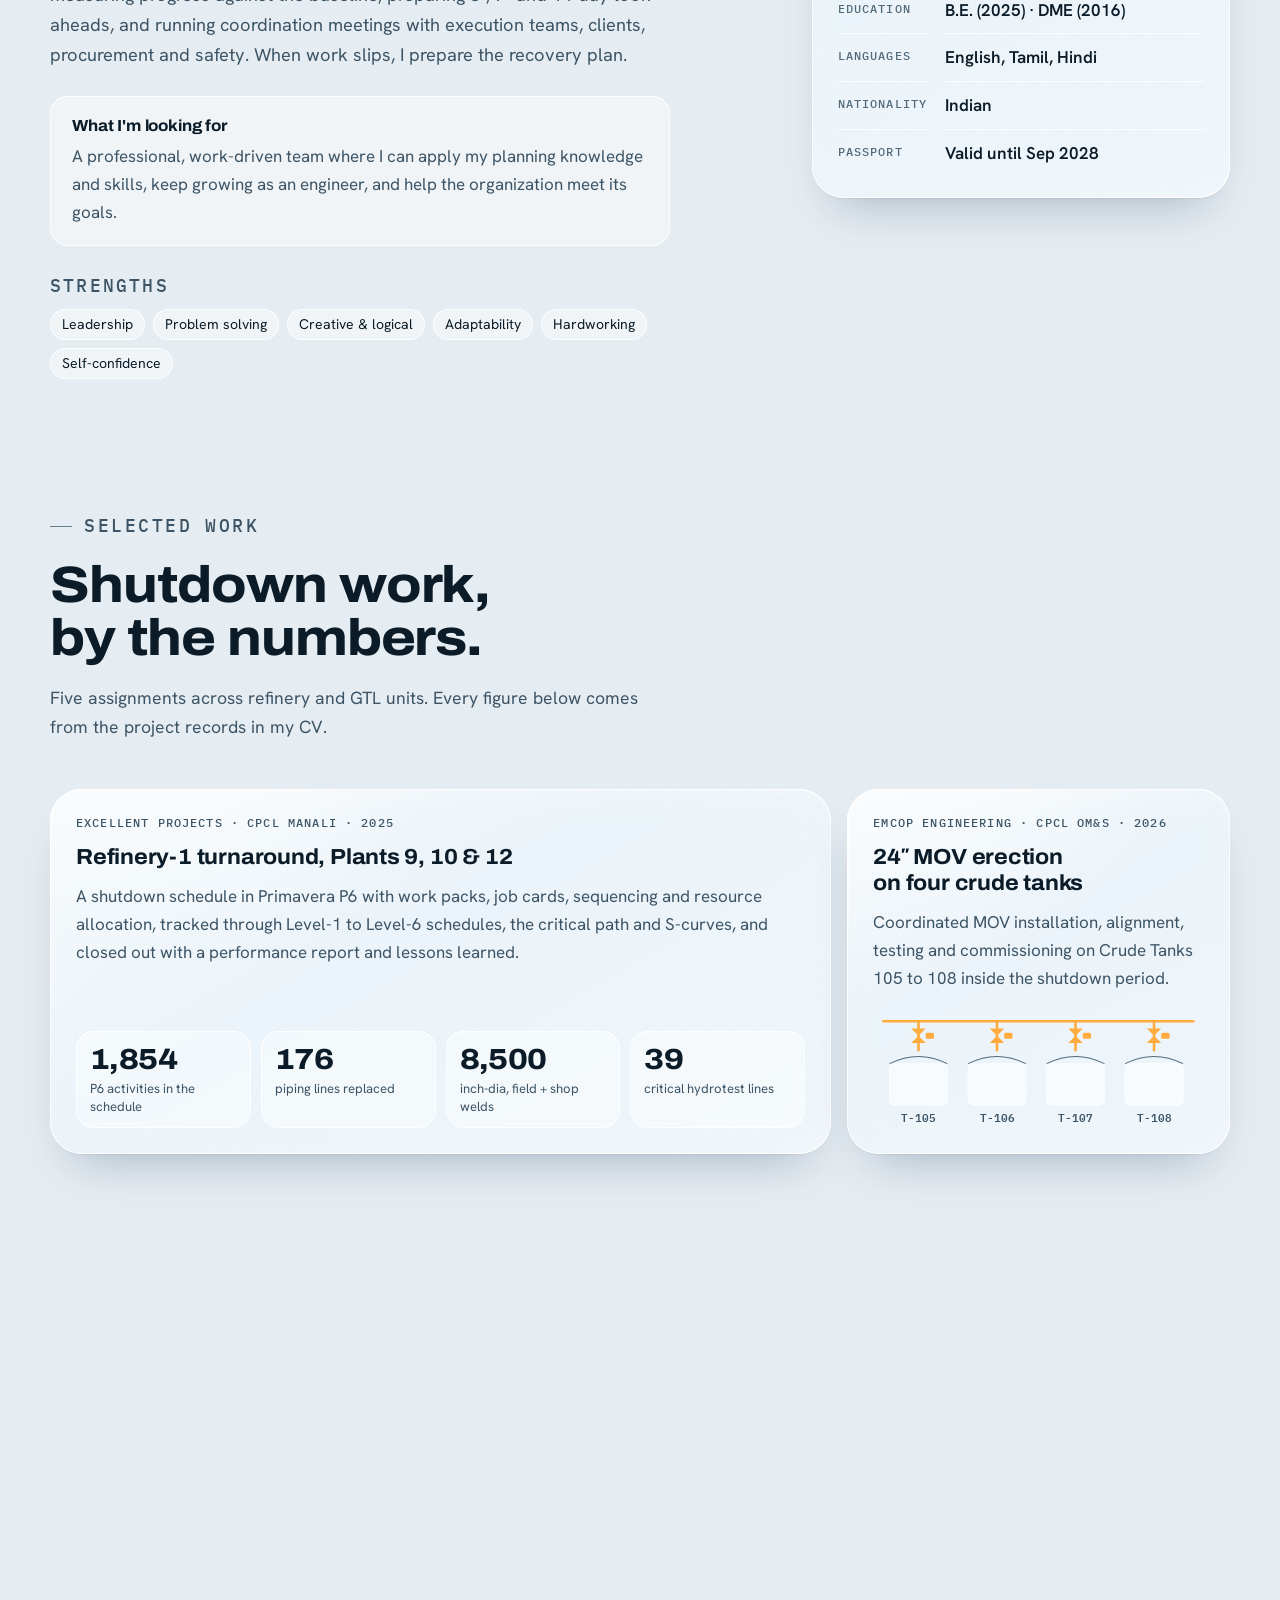
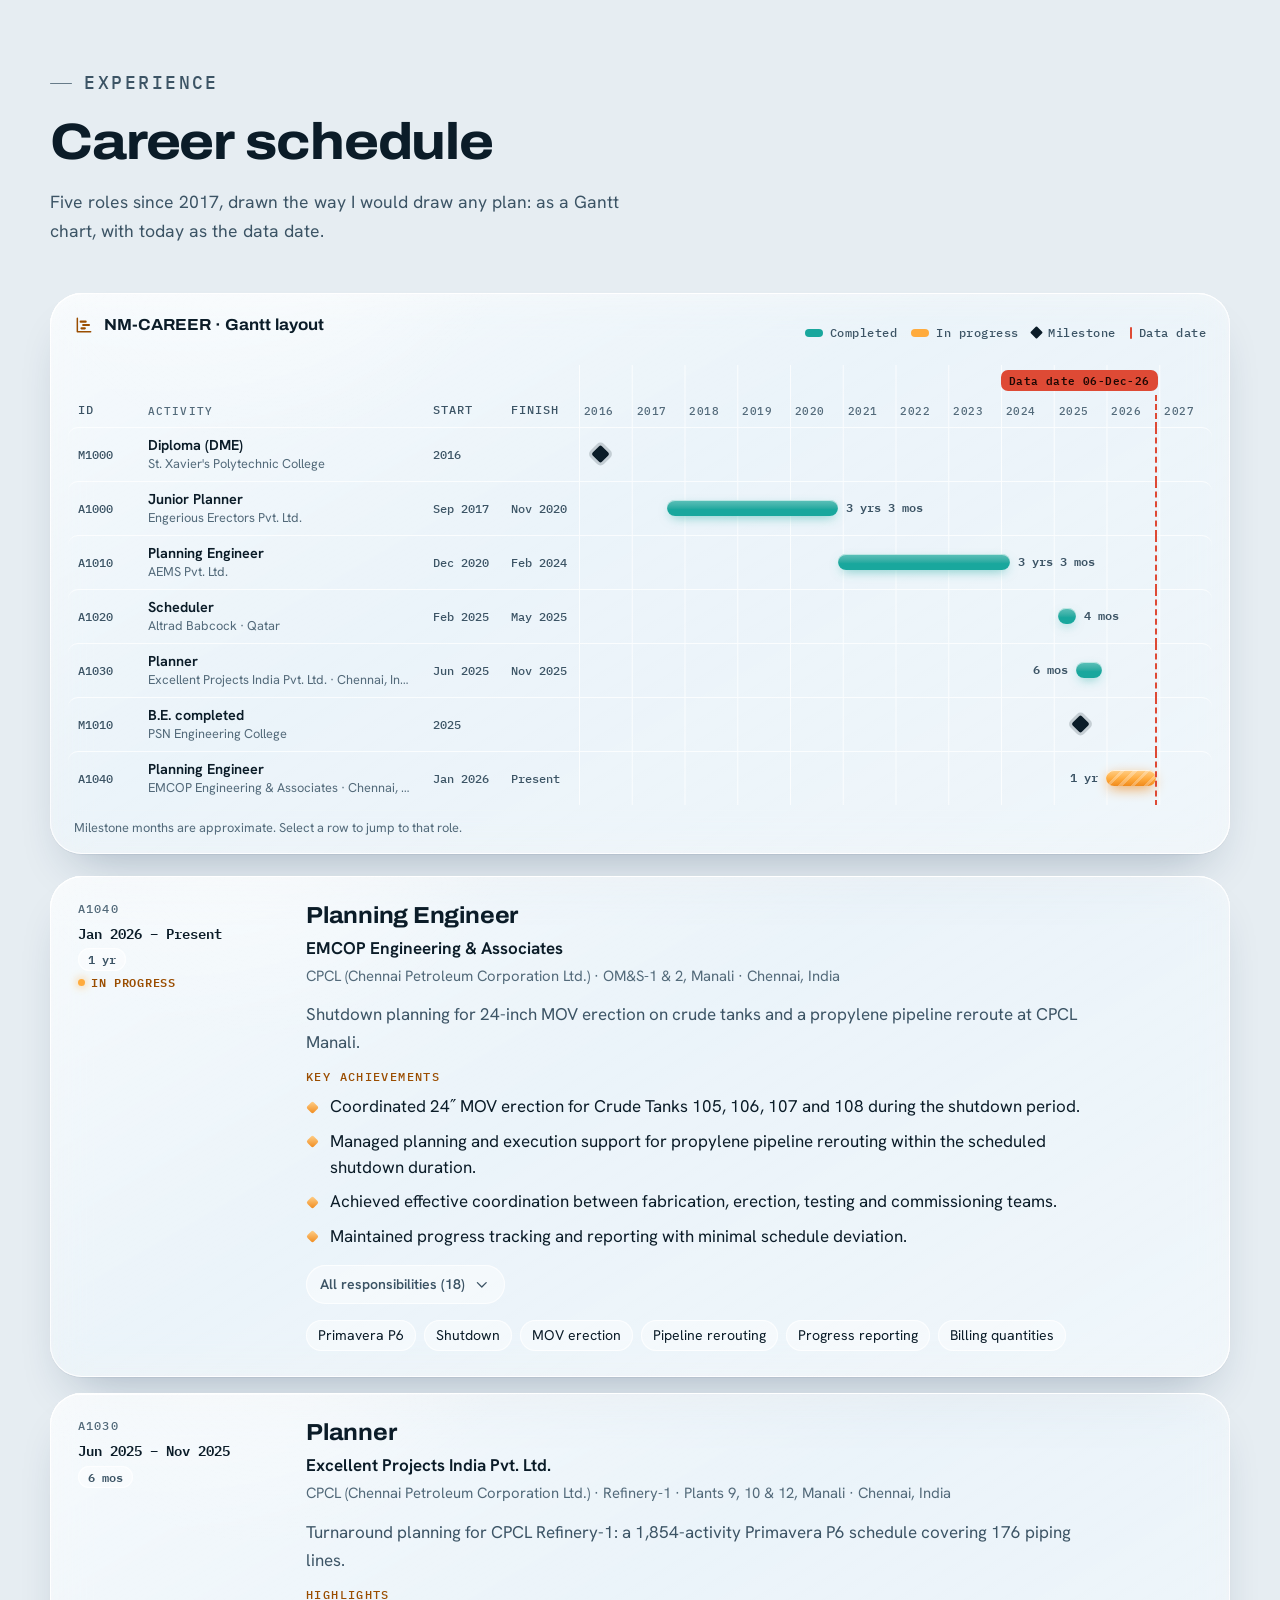
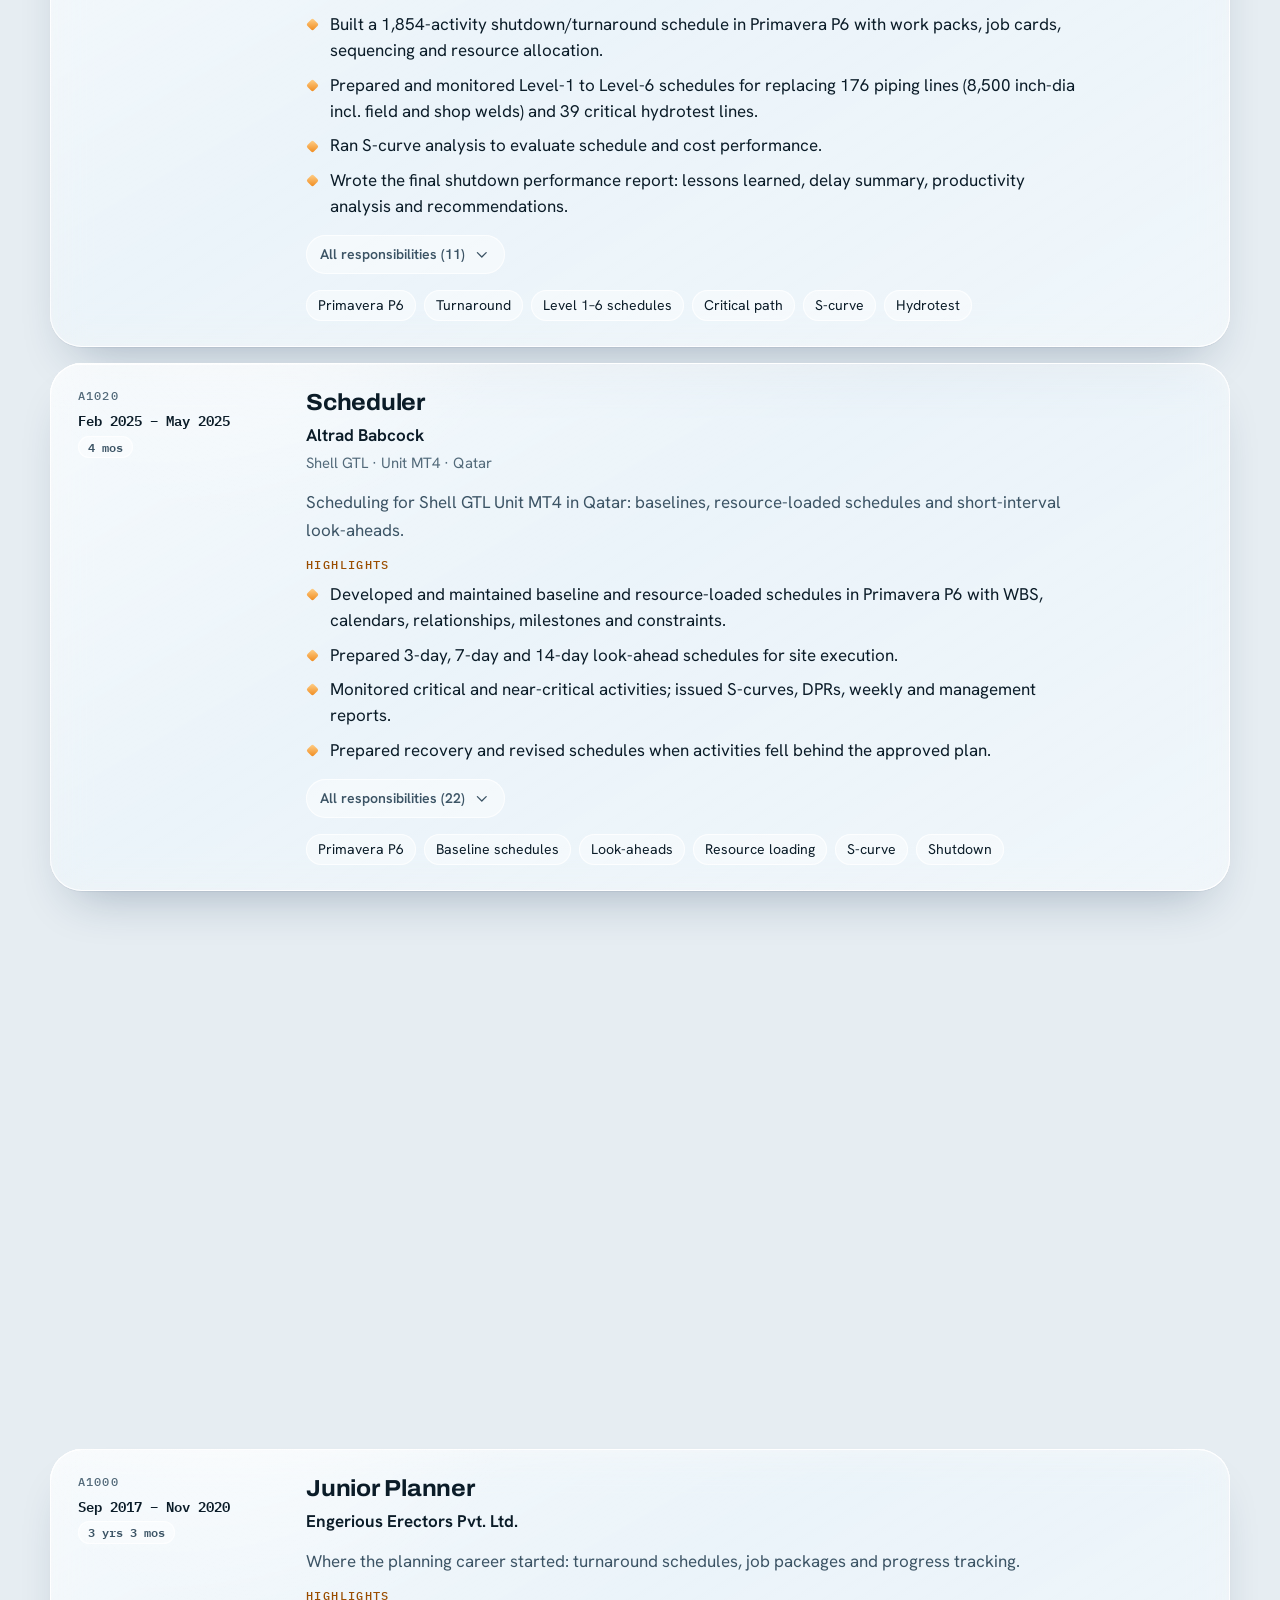
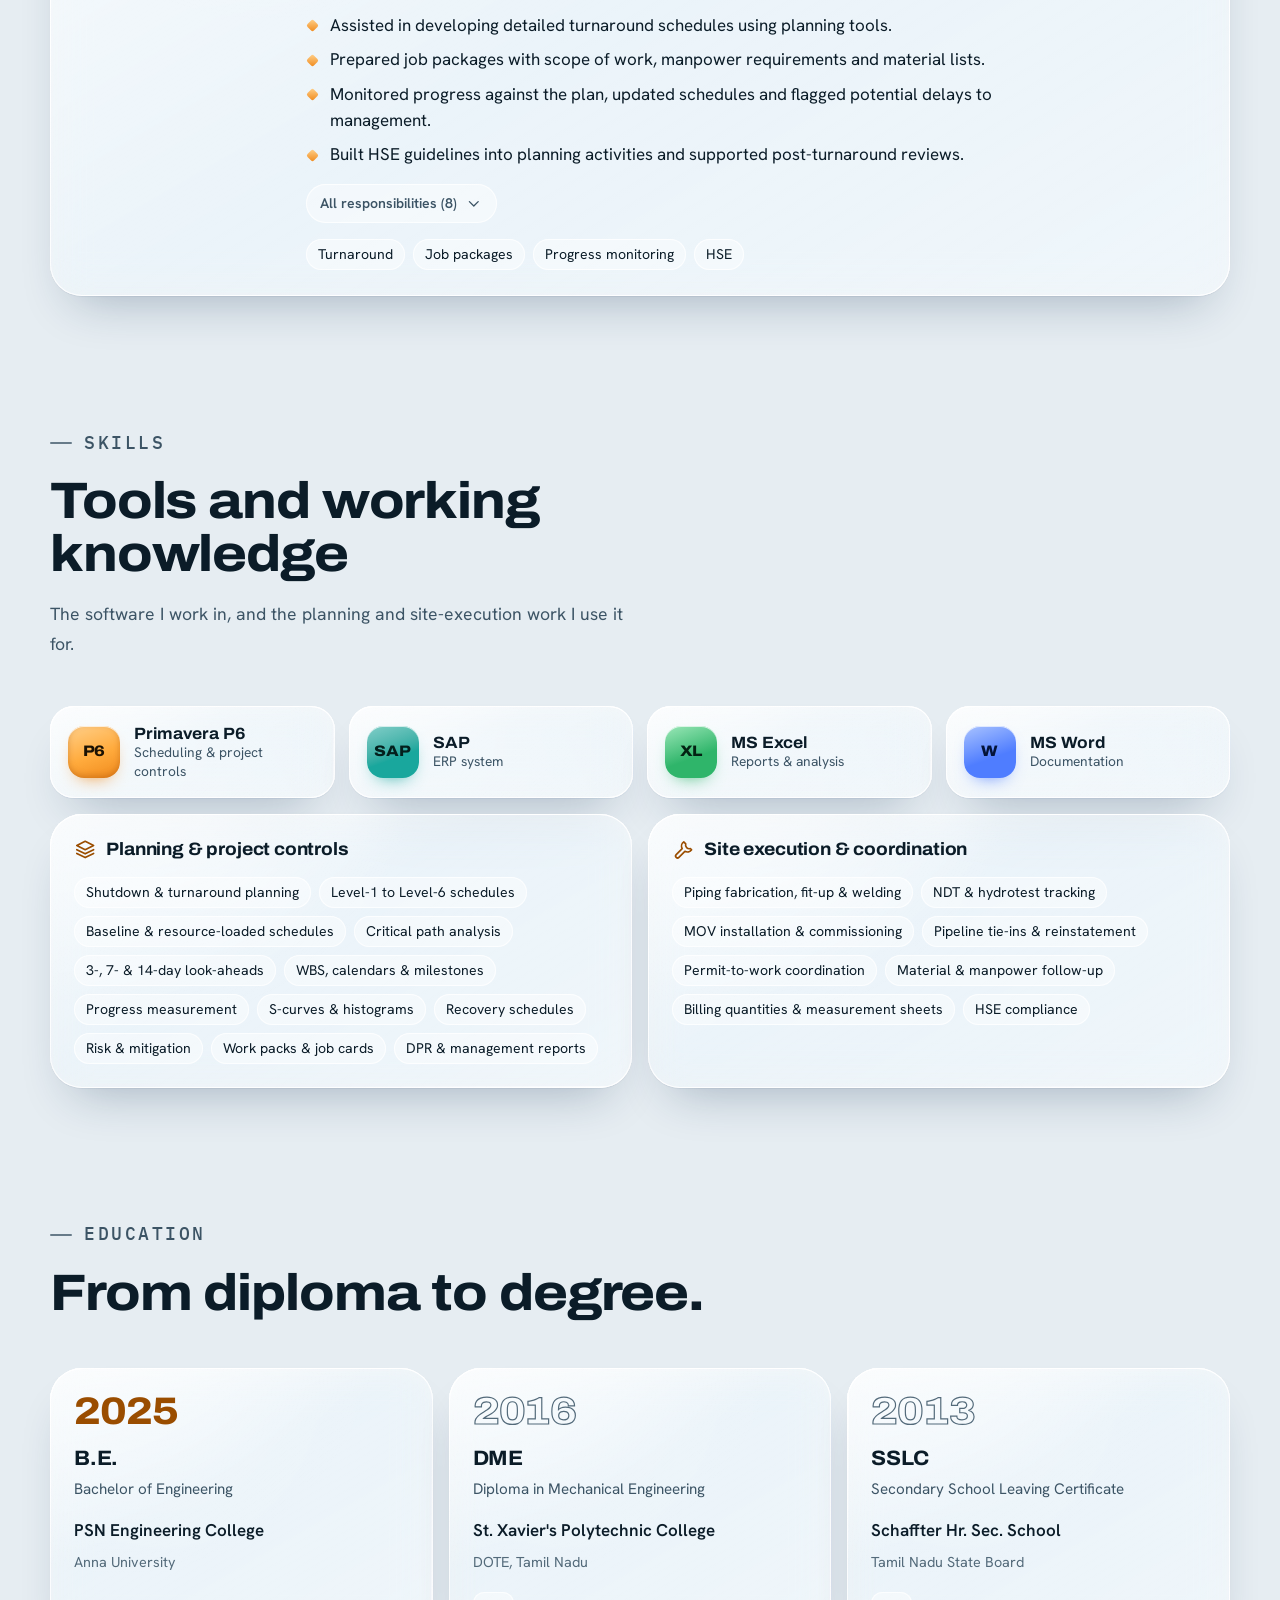
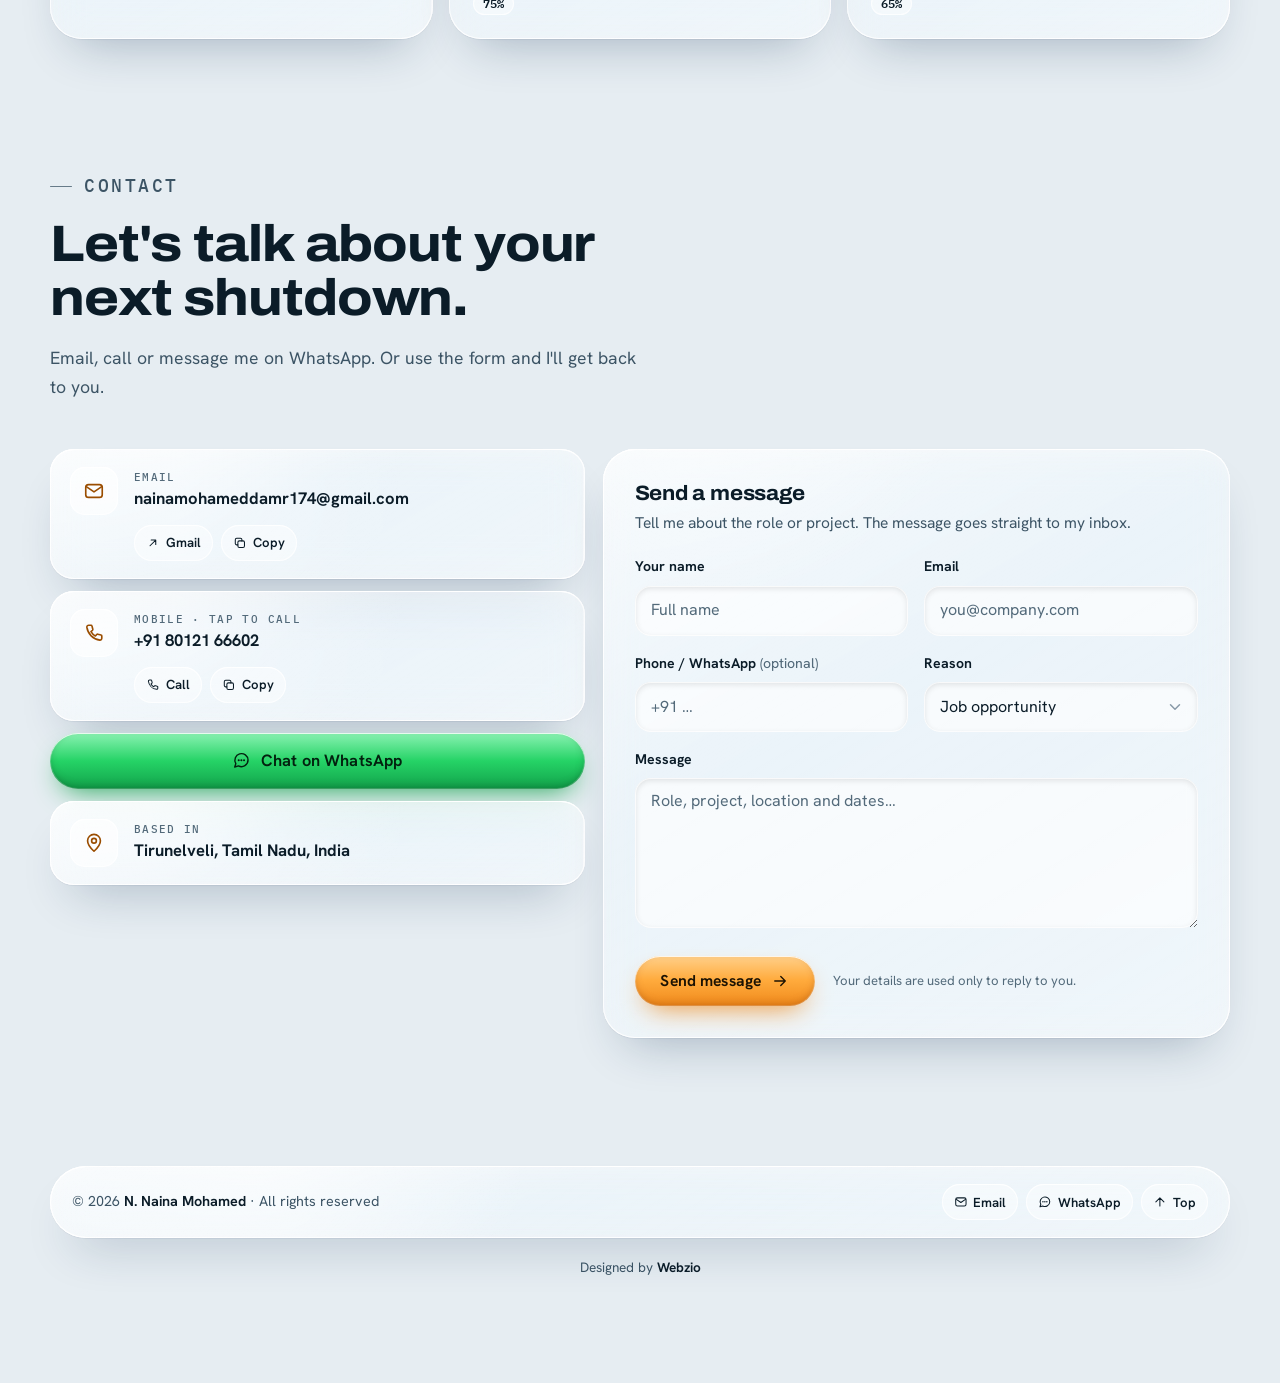
==== commit 85bf7324: "Update footer content and add credit section" ====
--- a/website/index.html
+++ b/website/index.html
@@ -544,13 +544,14 @@
   <footer class="footer">
     <div class="container">
       <div class="footer__bar lg">
-        <p>© <span data-year>2026</span> <b>N. Naina Mohamed</b> · Planning Engineer · Tirunelveli, India</p>
+        <p>© <span data-year>2026</span> <b>N. Naina Mohamed</b> · All rights reserved</p>
         <div class="footer__links">
           <a class="mini-btn" href="mailto:nainamohameddamr174@gmail.com"><svg class="icon" aria-hidden="true"><use href="#i-mail"/></svg>Email</a>
           <a class="mini-btn" href="https://wa.me/918012166602" target="_blank" rel="noopener"><svg class="icon" aria-hidden="true"><use href="#i-chat"/></svg>WhatsApp</a>
           <a class="mini-btn" href="#top"><svg class="icon" aria-hidden="true"><use href="#i-up"/></svg>Top</a>
         </div>
       </div>
+      <p class="footer__credit">Designed by <a href="https://webzio.xyz/" target="_blank" rel="noopener">Webzio</a></p>
     </div>
   </footer>
 
--- a/website/assets/css/styles.css
+++ b/website/assets/css/styles.css
@@ -1405,6 +1405,9 @@
 .footer__bar p { margin: 0; font-size: 0.9rem; color: var(--ink-2); }
 .footer__bar b { color: var(--ink); font-weight: 650; }
 .footer__links { display: flex; flex-wrap: wrap; gap: 8px; }
+.footer__credit { margin: 18px 0 0; text-align: center; font-size: 0.85rem; color: var(--ink-2); }
+.footer__credit a { color: var(--ink); font-weight: 650; text-decoration: none; }
+.footer__credit a:hover { text-decoration: underline; }
 
 /* ---------------------------------------------------------------------
    Toast
